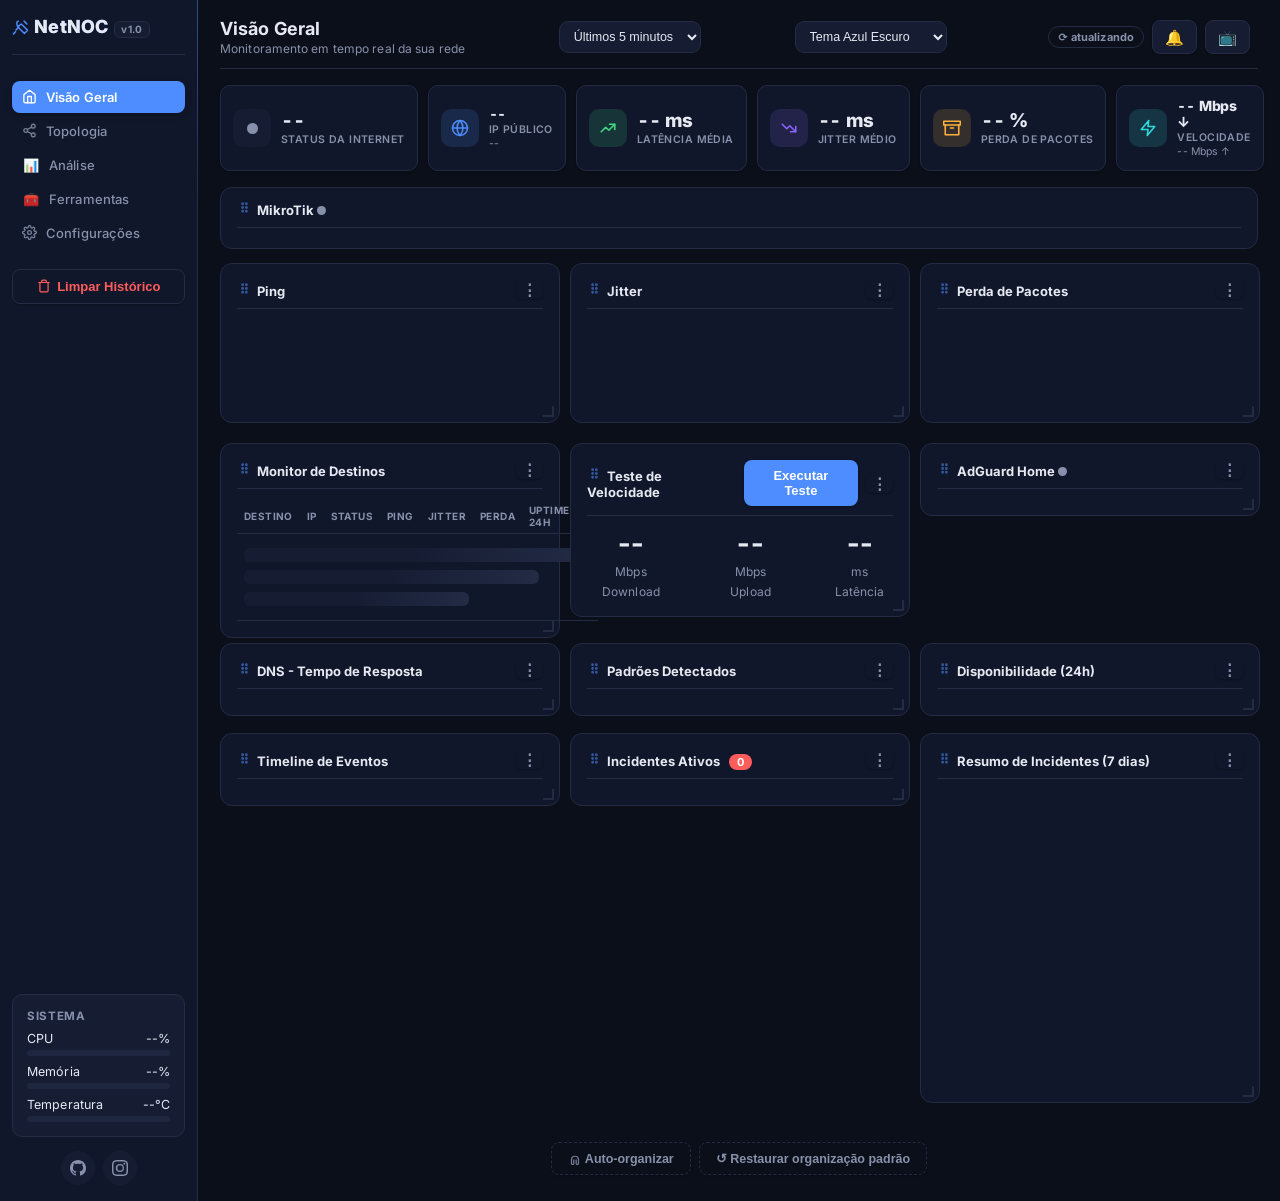
==== static/index.html @ 6dc2163f "NetNOC v2.0" ====
<!DOCTYPE html>
<html lang="pt-br">
<head>
<meta charset="UTF-8">
<meta name="viewport" content="width=device-width, initial-scale=1.0">
<title>NetNOC — Monitoramento de Rede</title>
<link rel="icon" type="image/svg+xml" href="data:image/svg+xml,%3Csvg xmlns='http://www.w3.org/2000/svg' viewBox='0 0 24 24' fill='none' stroke='%234d8dff' stroke-width='2.4' stroke-linecap='round' stroke-linejoin='round'%3E%3Cpath d='m13 7 9 9-4.5 4.5L8 11z'/%3E%3Cpath d='m17 3 4 4'/%3E%3Cpath d='m2 21 3-3'/%3E%3Cpath d='m8.5 12.5-3 3'/%3E%3Cpath d='M9 3a2 2 0 0 0-2 2v3a2 2 0 0 0 2 2h1'/%3E%3C/svg%3E">
<link rel="preconnect" href="https://fonts.googleapis.com">
<link rel="preconnect" href="https://fonts.gstatic.com" crossorigin>
<link href="https://fonts.googleapis.com/css2?family=Inter:wght@400;500;600;700;800&display=swap" rel="stylesheet">
<link rel="stylesheet" href="style.css?v=20260915a">
<link rel="stylesheet" href="extra.css?v=20261009">
<link rel="manifest" href="manifest.webmanifest">
<meta name="theme-color" content="#0b0f19">
<link rel="apple-touch-icon" href="icon-192.png">
<script src="util.js"></script>
<script src="chart.umd.js"></script>
<script src="icons.js"></script>
</head>
<body>
<div class="layout">
  <aside class="sidebar">
    <div class="brand-row">
      <div class="brand" id="brandName"><svg class="ic" viewBox="0 0 24 24" fill="none" stroke="currentColor" stroke-width="2" stroke-linecap="round" stroke-linejoin="round"><path d="m13 7 9 9-4.5 4.5L8 11z"/><path d="m17 3 4 4"/><path d="m2 21 3-3"/><path d="m8.5 12.5-3 3"/><path d="M9 3a2 2 0 0 0-2 2v3a2 2 0 0 0 2 2h1"/></svg> NetNOC</div>
      <span class="version-badge" id="brandVersion">v1.0</span>
    </div>
    <nav>
      <a href="#" data-page="overview" class="active"><svg class="ic" viewBox="0 0 24 24" fill="none" stroke="currentColor" stroke-width="2" stroke-linecap="round" stroke-linejoin="round"><path d="m3 9 9-7 9 7v11a2 2 0 0 1-2 2H5a2 2 0 0 1-2-2z"/><polyline points="9 22 9 12 15 12 15 22"/></svg> Visão Geral</a>
      <a href="#" data-page="topologia"><svg class="ic" viewBox="0 0 24 24" fill="none" stroke="currentColor" stroke-width="2" stroke-linecap="round" stroke-linejoin="round"><circle cx="18" cy="5" r="3"/><circle cx="6" cy="12" r="3"/><circle cx="18" cy="19" r="3"/><line x1="8.59" y1="13.51" x2="15.42" y2="17.49"/><line x1="15.41" y1="6.51" x2="8.59" y2="10.49"/></svg> Topologia</a>
      <a href="#" data-page="config"><svg class="ic" viewBox="0 0 24 24" fill="none" stroke="currentColor" stroke-width="2" stroke-linecap="round" stroke-linejoin="round"><circle cx="12" cy="12" r="3"/><path d="M19.4 15a1.65 1.65 0 0 0 .33 1.82l.06.06a2 2 0 1 1-2.83 2.83l-.06-.06a1.65 1.65 0 0 0-1.82-.33 1.65 1.65 0 0 0-1 1.51V21a2 2 0 0 1-4 0v-.09A1.65 1.65 0 0 0 9 19.4a1.65 1.65 0 0 0-1.82.33l-.06.06a2 2 0 1 1-2.83-2.83l.06-.06a1.65 1.65 0 0 0 .33-1.82 1.65 1.65 0 0 0-1.51-1H3a2 2 0 0 1 0-4h.09A1.65 1.65 0 0 0 4.6 9a1.65 1.65 0 0 0-.33-1.82l-.06-.06a2 2 0 1 1 2.83-2.83l.06.06a1.65 1.65 0 0 0 1.82.33H9a1.65 1.65 0 0 0 1-1.51V3a2 2 0 0 1 4 0v.09a1.65 1.65 0 0 0 1 1.51 1.65 1.65 0 0 0 1.82-.33l.06-.06a2 2 0 1 1 2.83 2.83l-.06.06a1.65 1.65 0 0 0-.33 1.82V9a1.65 1.65 0 0 0 1.51 1H21a2 2 0 0 1 0 4h-.09a1.65 1.65 0 0 0-1.51 1z"/></svg> Configurações</a>
    </nav>
    <button id="clearHistoryBtn" class="danger-btn"><svg class="ic" viewBox="0 0 24 24" fill="none" stroke="currentColor" stroke-width="2" stroke-linecap="round" stroke-linejoin="round"><polyline points="3 6 5 6 21 6"/><path d="M19 6v14a2 2 0 0 1-2 2H7a2 2 0 0 1-2-2V6m3 0V4a2 2 0 0 1 2-2h4a2 2 0 0 1 2 2v2"/></svg> Limpar Histórico</button>
    <div class="sys-panel">
      <div class="sys-title">Sistema</div>
      <div class="sys-row"><span>CPU</span><span id="sysCpu">--%</span></div>
      <div class="bar"><div id="barCpu" class="bar-fill cpu"></div></div>
      <div class="sys-row"><span>Memória</span><span id="sysMem">--%</span></div>
      <div class="bar"><div id="barMem" class="bar-fill mem"></div></div>
      <div class="sys-row"><span>Temperatura</span><span id="sysTemp">--°C</span></div>
      <div class="bar"><div id="barTemp" class="bar-fill temp"></div></div>
    </div>
    <div class="sidebar-links">
      <a href="https://github.com/ebertonjs/netnoc" target="_blank" rel="noopener noreferrer" title="Repositório no GitHub">
        <svg viewBox="0 0 16 16" width="16" height="16" fill="currentColor"><path d="M8 0C3.58 0 0 3.58 0 8c0 3.54 2.29 6.53 5.47 7.59.4.07.55-.17.55-.38 0-.19-.01-.82-.01-1.49-2.01.37-2.53-.49-2.69-.94-.09-.23-.48-.94-.82-1.13-.28-.15-.68-.52-.01-.53.63-.01 1.08.58 1.23.82.72 1.21 1.87.87 2.33.66.07-.52.28-.87.51-1.07-1.78-.2-3.64-.89-3.64-3.95 0-.87.31-1.59.82-2.15-.08-.2-.36-1.02.08-2.12 0 0 .67-.21 2.2.82.64-.18 1.32-.27 2-.27.68 0 1.36.09 2 .27 1.53-1.04 2.2-.82 2.2-.82.44 1.1.16 1.92.08 2.12.51.56.82 1.27.82 2.15 0 3.07-1.87 3.75-3.65 3.95.29.25.54.73.54 1.48 0 1.07-.01 1.93-.01 2.2 0 .21.15.46.55.38A8.01 8.01 0 0 0 16 8c0-4.42-3.58-8-8-8z"/></svg>
      </a>
      <a href="https://www.instagram.com/edinho_osilva/" target="_blank" rel="noopener noreferrer" title="Instagram">
        <svg viewBox="0 0 16 16" width="16" height="16" fill="currentColor"><path d="M8 1.44c2.14 0 2.39.01 3.24.05.78.03 1.2.16 1.48.27.37.14.64.32.92.6.28.28.45.54.6.92.11.28.24.7.27 1.48.04.85.05 1.1.05 3.24s-.01 2.39-.05 3.24c-.03.78-.16 1.2-.27 1.48-.14.37-.32.64-.6.92-.28.28-.54.45-.92.6-.28.11-.7.24-1.48.27-.85.04-1.1.05-3.24.05s-2.39-.01-3.24-.05c-.78-.03-1.2-.16-1.48-.27-.37-.14-.64-.32-.92-.6-.28-.28-.45-.54-.6-.92-.11-.28-.24-.7-.27-1.48-.04-.85-.05-1.1-.05-3.24s.01-2.39.05-3.24c.03-.78.16-1.2.27-1.48.14-.37.32-.64.6-.92.28-.28.54-.45.92-.6.28-.11.7-.24 1.48-.27.85-.04 1.1-.05 3.24-.05zM8 0C5.83 0 5.56.01 4.7.05c-.85.04-1.44.18-1.95.38-.53.2-.98.48-1.43.93-.45.45-.72.9-.93 1.43-.2.51-.34 1.1-.38 1.95C.01 5.56 0 5.83 0 8s.01 2.44.05 3.3c.04.85.18 1.44.38 1.95.2.53.48.98.93 1.43.45.45.9.72 1.43.93.51.2 1.1.34 1.95.38.86.04 1.13.05 3.3.05s2.44-.01 3.3-.05c.85-.04 1.44-.18 1.95-.38.53-.2.98-.48 1.43-.93.45-.45.72-.9.93-1.43.2-.51.34-1.1.38-1.95.04-.86.05-1.13.05-3.3s-.01-2.44-.05-3.3c-.04-.85-.18-1.44-.38-1.95-.2-.53-.48-.98-.93-1.43-.45-.45-.9-.72-1.43-.93-.51-.2-1.1-.34-1.95-.38C10.44.01 10.17 0 8 0zm0 3.89A4.11 4.11 0 1 0 8 12.1 4.11 4.11 0 0 0 8 3.89zm0 6.78A2.67 2.67 0 1 1 8 5.33a2.67 2.67 0 0 1 0 5.34zm5.23-6.94a.96.96 0 1 1-1.92 0 .96.96 0 0 1 1.92 0z"/></svg>
      </a>
    </div>
  </aside>

  <main class="content">
    <header class="topbar">
      <div>
        <h1>Visão Geral</h1>
        <p>Monitoramento em tempo real da sua rede</p>
      </div>
      <select id="rangeSelect">
        <option value="5m">Últimos 5 minutos</option>
        <option value="1h">Última 1 hora</option>
        <option value="24h">Últimas 24 horas</option>
        <option value="7d">Últimos 7 dias</option>
        <option value="30d">Últimos 30 dias</option>
      </select>
      <select id="themeSelect">
        <option value="dark-blue">Tema Azul Escuro</option>
        <option value="dark-green">Tema Verde Escuro</option>
        <option value="dark-purple">Tema Roxo Escuro</option>
        <option value="midnight-oled">Tema Preto OLED</option>
        <option value="light">Tema Claro</option>
      </select>
    </header>

    <div id="incidentBanner" class="incident-banner hidden"></div>

    <div class="page active" data-page="overview">
    <section class="cards">
      <div class="card stat-card">
        <div class="stat-icon c-dynamic"><span id="dotInternet" class="dot"></span></div>
        <div class="stat-body">
          <div class="card-value" id="internetStatus">--</div>
          <div class="card-label">Status da Internet</div>
        </div>
      </div>
      <div class="card stat-card">
        <div class="stat-icon c-blue"><svg class="ic" viewBox="0 0 24 24" fill="none" stroke="currentColor" stroke-width="2" stroke-linecap="round" stroke-linejoin="round"><circle cx="12" cy="12" r="10"/><line x1="2" y1="12" x2="22" y2="12"/><path d="M12 2a15.3 15.3 0 0 1 4 10 15.3 15.3 0 0 1-4 10 15.3 15.3 0 0 1-4-10 15.3 15.3 0 0 1 4-10z"/></svg></div>
        <div class="stat-body">
          <div class="card-value small" id="publicIp">--</div>
          <div class="card-label">IP Público</div>
          <div class="card-sub" id="publicIpv6">--</div>
        </div>
      </div>
      <div class="card stat-card">
        <div class="stat-icon c-green"><svg class="ic" viewBox="0 0 24 24" fill="none" stroke="currentColor" stroke-width="2" stroke-linecap="round" stroke-linejoin="round"><polyline points="3 17 9 11 13 15 21 7"/><polyline points="14 7 21 7 21 14"/></svg></div>
        <div class="stat-body">
          <div class="card-value" id="avgLatency">-- ms</div>
          <div class="card-label">Latência Média</div>
        </div>
      </div>
      <div class="card stat-card">
        <div class="stat-icon c-purple"><svg class="ic" viewBox="0 0 24 24" fill="none" stroke="currentColor" stroke-width="2" stroke-linecap="round" stroke-linejoin="round"><polyline points="3 7 9 13 13 9 21 17"/><polyline points="21 10 21 17 14 17"/></svg></div>
        <div class="stat-body">
          <div class="card-value" id="avgJitter">-- ms</div>
          <div class="card-label">Jitter Médio</div>
        </div>
      </div>
      <div class="card stat-card">
        <div class="stat-icon c-orange"><svg class="ic" viewBox="0 0 24 24" fill="none" stroke="currentColor" stroke-width="2" stroke-linecap="round" stroke-linejoin="round"><path d="M21 8V21H3V8"/><path d="M1 3h22v5H1z"/><line x1="10" y1="12" x2="14" y2="12"/></svg></div>
        <div class="stat-body">
          <div class="card-value" id="avgLoss">-- %</div>
          <div class="card-label">Perda de Pacotes</div>
        </div>
      </div>
      <div class="card stat-card">
        <div class="stat-icon c-teal"><svg class="ic" viewBox="0 0 24 24" fill="none" stroke="currentColor" stroke-width="2" stroke-linecap="round" stroke-linejoin="round"><polygon points="13 2 3 14 12 14 11 22 21 10 12 10 13 2"/></svg></div>
        <div class="stat-body">
          <div class="card-value small" id="speedDown">-- Mbps ↓</div>
          <div class="card-label">Velocidade</div>
          <div class="card-sub" id="speedUp">-- Mbps ↑</div>
        </div>
      </div>
    </section>

    <section class="fixed-panel" data-fixed="mikrotik">
      <div class="panel-header">
        <span><span class="grip"><svg class="ic" viewBox="0 0 24 24" fill="none" stroke="currentColor" stroke-width="2" stroke-linecap="round" stroke-linejoin="round"><circle cx="9" cy="6" r="1.2"/><circle cx="15" cy="6" r="1.2"/><circle cx="9" cy="12" r="1.2"/><circle cx="15" cy="12" r="1.2"/><circle cx="9" cy="18" r="1.2"/><circle cx="15" cy="18" r="1.2"/></svg></span> MikroTik <span id="dotMikrotik" class="dot"></span></span>
        <select id="mikrotikIfaceSelect" class="hidden"></select>
      </div>
      <div id="mikrotikOffline" class="card-sub hidden">Integração desabilitada ou sem dados ainda. Configure em Configurações → MikroTik.</div>
      <div id="mikrotikBody" class="hidden">
        <div class="mk-top-row">
          <div class="sys-row"><span>Board</span><span id="mkBoard">--</span></div>
          <div class="sys-row"><span>Versão RouterOS</span><span id="mkVersion">--</span></div>
          <div class="sys-row"><span>Uptime</span><span id="mkUptime">--</span></div>
          <div class="sys-row"><span>CPU</span><span id="mkCpu">--%</span></div>
          <div class="bar"><div id="mkBarCpu" class="bar-fill cpu"></div></div>
          <div class="sys-row"><span>Memória</span><span id="mkMem">--%</span></div>
          <div class="bar"><div id="mkBarMem" class="bar-fill mem"></div></div>
          <div class="sys-row" id="mkTempRow"><span>Temperatura</span><span id="mkTemp">--°C</span></div>
        </div>

        <div class="mk-panel-wrap">
          <img class="mk-panel-img" src="[data-uri]" alt="Painel frontal MikroTik hAP ax2">
          <div class="mk-port-box" data-port-index="0" style="left:36.3%;top:33%;width:7%;height:27%;"></div>
          <div class="mk-port-box" data-port-index="1" style="left:47.6%;top:33%;width:7%;height:27%;"></div>
          <div class="mk-port-box" data-port-index="2" style="left:59%;top:33%;width:7%;height:27%;"></div>
          <div class="mk-port-box" data-port-index="3" style="left:70.4%;top:33%;width:7%;height:27%;"></div>
          <div class="mk-port-box" data-port-index="4" style="left:81.7%;top:33%;width:7%;height:27%;"></div>
        </div>
        <div class="mk-port-labels">
          <span>internet</span><span>2</span><span>3</span><span>4</span><span>5</span>
        </div>

        <div class="mk-summary">
          <span>↓ Total <b id="mkTotalRx">--</b></span>
          <span>↑ Total <b id="mkTotalTx">--</b></span>
          <span><b id="mkIfaceCount">--</b> interfaces ativas</span>
        </div>

        <canvas id="mikrotikIfaceChart" height="50"></canvas>

        <div class="mk-toolbar">
          <button type="button" class="mk-toggle" id="mkToggleDisabled">Mostrar desabilitadas</button>
        </div>
        <table class="data-table" style="margin-top:4px;">
          <thead><tr><th>Interface</th><th>Status</th><th>↓ RX</th><th>↑ TX</th></tr></thead>
          <tbody id="mikrotikIfaceBody"></tbody>
        </table>
      </div>
    </section>

    <div id="widgetsGrid" class="widgets-grid">

      <div class="widget widget-wide" data-widget="chart-ping" draggable="true">
        <div class="panel-header drag-handle"><span><span class="grip"><svg class="ic" viewBox="0 0 24 24" fill="none" stroke="currentColor" stroke-width="2" stroke-linecap="round" stroke-linejoin="round"><circle cx="9" cy="6" r="1.2"/><circle cx="15" cy="6" r="1.2"/><circle cx="9" cy="12" r="1.2"/><circle cx="15" cy="12" r="1.2"/><circle cx="9" cy="18" r="1.2"/><circle cx="15" cy="18" r="1.2"/></svg></span> Ping</span></div>
        <canvas id="pingChart" height="90"></canvas>
      </div>

      <div class="widget widget-wide" data-widget="chart-jitter" draggable="true">
        <div class="panel-header drag-handle"><span><span class="grip"><svg class="ic" viewBox="0 0 24 24" fill="none" stroke="currentColor" stroke-width="2" stroke-linecap="round" stroke-linejoin="round"><circle cx="9" cy="6" r="1.2"/><circle cx="15" cy="6" r="1.2"/><circle cx="9" cy="12" r="1.2"/><circle cx="15" cy="12" r="1.2"/><circle cx="9" cy="18" r="1.2"/><circle cx="15" cy="18" r="1.2"/></svg></span> Jitter</span></div>
        <canvas id="jitterChart" height="90"></canvas>
      </div>

      <div class="widget widget-wide" data-widget="chart-loss" draggable="true">
        <div class="panel-header drag-handle"><span><span class="grip"><svg class="ic" viewBox="0 0 24 24" fill="none" stroke="currentColor" stroke-width="2" stroke-linecap="round" stroke-linejoin="round"><circle cx="9" cy="6" r="1.2"/><circle cx="15" cy="6" r="1.2"/><circle cx="9" cy="12" r="1.2"/><circle cx="15" cy="12" r="1.2"/><circle cx="9" cy="18" r="1.2"/><circle cx="15" cy="18" r="1.2"/></svg></span> Perda de Pacotes</span></div>
        <canvas id="lossChart" height="90"></canvas>
      </div>

      <div class="widget widget-full" data-widget="targets" draggable="true">
        <div class="panel-header drag-handle"><span><span class="grip"><svg class="ic" viewBox="0 0 24 24" fill="none" stroke="currentColor" stroke-width="2" stroke-linecap="round" stroke-linejoin="round"><circle cx="9" cy="6" r="1.2"/><circle cx="15" cy="6" r="1.2"/><circle cx="9" cy="12" r="1.2"/><circle cx="15" cy="12" r="1.2"/><circle cx="9" cy="18" r="1.2"/><circle cx="15" cy="18" r="1.2"/></svg></span> Monitor de Destinos</span></div>
        <table class="data-table">
          <thead><tr><th>Destino</th><th>IP</th><th>Status</th><th>Ping</th><th>Jitter</th><th>Perda</th><th>Uptime 24h</th><th>1 h</th></tr></thead>
          <tbody id="targetsBody" class="is-loading"><tr><td colspan="8"><div class="skeleton-box" aria-hidden="true"><div class="skeleton-line"></div><div class="skeleton-line"></div><div class="skeleton-line"></div></div></td></tr></tbody>
        </table>
      </div>

      <div class="widget widget-full" data-widget="speedtest" draggable="true">
        <div class="panel-header drag-handle">
          <span><span class="grip"><svg class="ic" viewBox="0 0 24 24" fill="none" stroke="currentColor" stroke-width="2" stroke-linecap="round" stroke-linejoin="round"><circle cx="9" cy="6" r="1.2"/><circle cx="15" cy="6" r="1.2"/><circle cx="9" cy="12" r="1.2"/><circle cx="15" cy="12" r="1.2"/><circle cx="9" cy="18" r="1.2"/><circle cx="15" cy="18" r="1.2"/></svg></span> Teste de Velocidade</span>
          <button id="runSpeedtest">Executar Teste</button>
        </div>
        <div class="speed-values">
          <div><span id="speedDownBig">--</span><label>Mbps Download</label></div>
          <div><span id="speedUpBig">--</span><label>Mbps Upload</label></div>
          <div><span id="speedLatBig">--</span><label>ms Latência</label></div>
        </div>
      </div>

      <div class="widget" data-widget="agh" draggable="true">
        <div class="panel-header drag-handle">
          <span><span class="grip"><svg class="ic" viewBox="0 0 24 24" fill="none" stroke="currentColor" stroke-width="2" stroke-linecap="round" stroke-linejoin="round"><circle cx="9" cy="6" r="1.2"/><circle cx="15" cy="6" r="1.2"/><circle cx="9" cy="12" r="1.2"/><circle cx="15" cy="12" r="1.2"/><circle cx="9" cy="18" r="1.2"/><circle cx="15" cy="18" r="1.2"/></svg></span> AdGuard Home <span id="dotAgh" class="dot"></span></span>
        </div>
        <div id="aghOffline" class="card-sub hidden">Integração desabilitada ou sem dados ainda. Configure em Configurações → AdGuard Home.</div>
        <div id="aghBody" class="hidden">
          <div class="sys-row"><span>Proteção</span><span id="aghProtection">--</span></div>
          <div class="sys-row"><span>Versão</span><span id="aghVersion">--</span></div>
          <div class="sys-row"><span>Consultas DNS</span><span id="aghQueries">--</span></div>
          <div class="sys-row"><span>Bloqueadas</span><span id="aghBlocked">--</span></div>
          <div class="sys-row"><span>% Bloqueio</span><span id="aghBlockedPct">--%</span></div>
          <div class="bar"><div id="aghBarBlocked" class="bar-fill cpu"></div></div>
          <canvas id="aghChart" height="70"></canvas>
        </div>
      </div>

      <div class="widget" data-widget="dns" draggable="true">
        <div class="panel-header drag-handle"><span><span class="grip"><svg class="ic" viewBox="0 0 24 24" fill="none" stroke="currentColor" stroke-width="2" stroke-linecap="round" stroke-linejoin="round"><circle cx="9" cy="6" r="1.2"/><circle cx="15" cy="6" r="1.2"/><circle cx="9" cy="12" r="1.2"/><circle cx="15" cy="12" r="1.2"/><circle cx="9" cy="18" r="1.2"/><circle cx="15" cy="18" r="1.2"/></svg></span> DNS - Tempo de Resposta</span></div>
        <div id="dnsList" class="dns-list"></div>
      </div>

      <div class="widget" data-widget="insights" draggable="true">
        <div class="panel-header drag-handle"><span><span class="grip"><svg class="ic" viewBox="0 0 24 24" fill="none" stroke="currentColor" stroke-width="2" stroke-linecap="round" stroke-linejoin="round"><circle cx="9" cy="6" r="1.2"/><circle cx="15" cy="6" r="1.2"/><circle cx="9" cy="12" r="1.2"/><circle cx="15" cy="12" r="1.2"/><circle cx="9" cy="18" r="1.2"/><circle cx="15" cy="18" r="1.2"/></svg></span> Padrões Detectados</span></div>
        <div id="insightsList" class="insights-list"></div>
      </div>

      <div class="widget widget-wide" data-widget="availability" draggable="true">
        <div class="panel-header drag-handle"><span><span class="grip"><svg class="ic" viewBox="0 0 24 24" fill="none" stroke="currentColor" stroke-width="2" stroke-linecap="round" stroke-linejoin="round"><circle cx="9" cy="6" r="1.2"/><circle cx="15" cy="6" r="1.2"/><circle cx="9" cy="12" r="1.2"/><circle cx="15" cy="12" r="1.2"/><circle cx="9" cy="18" r="1.2"/><circle cx="15" cy="18" r="1.2"/></svg></span> Disponibilidade (24h)</span></div>
        <div id="availabilityList" class="availability-list"></div>
      </div>

      <div class="widget" data-widget="events" draggable="true">
        <div class="panel-header drag-handle"><span><span class="grip"><svg class="ic" viewBox="0 0 24 24" fill="none" stroke="currentColor" stroke-width="2" stroke-linecap="round" stroke-linejoin="round"><circle cx="9" cy="6" r="1.2"/><circle cx="15" cy="6" r="1.2"/><circle cx="9" cy="12" r="1.2"/><circle cx="15" cy="12" r="1.2"/><circle cx="9" cy="18" r="1.2"/><circle cx="15" cy="18" r="1.2"/></svg></span> Timeline de Eventos</span></div>
        <div id="eventsList" class="events-list"></div>
      </div>

      <div class="widget" data-widget="incidents" draggable="true">
        <div class="panel-header drag-handle"><span><span class="grip"><svg class="ic" viewBox="0 0 24 24" fill="none" stroke="currentColor" stroke-width="2" stroke-linecap="round" stroke-linejoin="round"><circle cx="9" cy="6" r="1.2"/><circle cx="15" cy="6" r="1.2"/><circle cx="9" cy="12" r="1.2"/><circle cx="15" cy="12" r="1.2"/><circle cx="9" cy="18" r="1.2"/><circle cx="15" cy="18" r="1.2"/></svg></span> Incidentes Ativos <span id="incidentCount" class="badge">0</span></span></div>
        <div id="incidentsList" class="incidents-list"></div>
      </div>

      <div class="widget" data-widget="summary" draggable="true">
        <div class="panel-header drag-handle"><span><span class="grip"><svg class="ic" viewBox="0 0 24 24" fill="none" stroke="currentColor" stroke-width="2" stroke-linecap="round" stroke-linejoin="round"><circle cx="9" cy="6" r="1.2"/><circle cx="15" cy="6" r="1.2"/><circle cx="9" cy="12" r="1.2"/><circle cx="15" cy="12" r="1.2"/><circle cx="9" cy="18" r="1.2"/><circle cx="15" cy="18" r="1.2"/></svg></span> Resumo de Incidentes (7 dias)</span></div>
        <canvas id="incidentsDonut" height="160"></canvas>
      </div>

    </div>
    </div>
    <div style="display:flex;gap:8px;justify-content:center;margin-top:14px;">
      <button id="autoArrangeBtn" class="reset-layout-btn" style="margin:0;"><svg class="ic" viewBox="0 0 24 24" fill="none" stroke="currentColor" stroke-width="2" stroke-linecap="round" stroke-linejoin="round"><path d="M6 15v6a2 2 0 0 0 2 2h0a2 2 0 0 0 2-2v-6"/><path d="M14 15v6a2 2 0 0 0 2 2h0a2 2 0 0 0 2-2v-6"/><path d="M6 15a6 6 0 0 1 12 0"/></svg> Auto-organizar</button>
      <button id="resetLayoutBtn" class="reset-layout-btn" style="margin:0;">↺ Restaurar organização padrão</button>
    </div>

    <div class="page" data-page="topologia">
      <section class="topo-wrap">
        <div class="topo-canvas-box">
          <canvas id="topoCanvas"></canvas>
          <div class="topo-empty hidden" id="topoEmpty">Nenhum destino cadastrado ainda. Adicione destinos em Configurações → Rede.</div>
          <div class="topo-controls">
            <button type="button" id="topoZoomIn" title="Aumentar zoom">+</button>
            <button type="button" id="topoZoomOut" title="Diminuir zoom">−</button>
            <button type="button" id="topoReset" title="Centralizar e reorganizar">⟲</button>
          </div>
          <div class="topo-legend">
            <span><i class="topo-dot online"></i> Online</span>
            <span><i class="topo-dot offline"></i> Offline</span>
            <span><i class="topo-dot unknown"></i> Sem dados</span>
            <span><i class="topo-dot hub"></i> Rede local</span>
            <span><i class="topo-dot discovered"></i> Descoberto (DHCP)</span>
          </div>
        </div>
        <div class="panel topo-detail">
          <div class="panel-header"><span><svg class="ic" viewBox="0 0 24 24" fill="none" stroke="currentColor" stroke-width="2" stroke-linecap="round" stroke-linejoin="round"><circle cx="11" cy="11" r="8"/><line x1="21" y1="21" x2="16.65" y2="16.65"/></svg> Detalhe do nó</span></div>
          <div id="topoDetailBody" class="topo-detail-body">
            <div class="insight-empty">Clique em um nó do grafo para ver os detalhes. Arraste para reorganizar, use a roda do mouse para zoom.</div>
          </div>
        </div>
      </section>
    </div>

    <div class="page" data-page="config">
    <div class="config-tabs">
      <button type="button" class="config-tab active" data-tab="rede"><svg class="ic" viewBox="0 0 24 24" fill="none" stroke="currentColor" stroke-width="2" stroke-linecap="round" stroke-linejoin="round"><circle cx="12" cy="12" r="10"/><line x1="2" y1="12" x2="22" y2="12"/><path d="M12 2a15.3 15.3 0 0 1 4 10 15.3 15.3 0 0 1-4 10 15.3 15.3 0 0 1-4-10 15.3 15.3 0 0 1 4-10z"/></svg> Rede</button>
      <button type="button" class="config-tab" data-tab="coleta">⏱ Coleta</button>
      <button type="button" class="config-tab" data-tab="alertas"><svg class="ic" viewBox="0 0 24 24" fill="none" stroke="currentColor" stroke-width="2" stroke-linecap="round" stroke-linejoin="round"><path d="M21 15a2 2 0 0 1-2 2H7l-4 4V5a2 2 0 0 1 2-2h14a2 2 0 0 1 2 2z"/></svg> Alertas</button>
      <button type="button" class="config-tab" data-tab="mikrotik"><svg class="ic" viewBox="0 0 24 24" fill="none" stroke="currentColor" stroke-width="2" stroke-linecap="round" stroke-linejoin="round"><path d="M12 22v-5"/><path d="M9 8V2"/><path d="M15 8V2"/><path d="M18 8v5a6 6 0 0 1-12 0V8z"/></svg> MikroTik</button>
      <button type="button" class="config-tab" data-tab="agh"><svg class="ic" viewBox="0 0 24 24" fill="none" stroke="currentColor" stroke-width="2" stroke-linecap="round" stroke-linejoin="round"><path d="M12 22s8-4 8-10V5l-8-3-8 3v7c0 6 8 10 8 10z"/></svg> AdGuard Home</button>
      <button type="button" class="config-tab" data-tab="app"><svg class="ic" viewBox="0 0 24 24" fill="none" stroke="currentColor" stroke-width="2" stroke-linecap="round" stroke-linejoin="round"><path d="M20.59 13.41 11 22.59a2 2 0 0 1-2.83 0l-7.76-7.76a2 2 0 0 1 0-2.83L10 1.41A2 2 0 0 1 11.41 1H19a2 2 0 0 1 2 2v7.59a2 2 0 0 1-.59 1.41z"/><circle cx="14.5" cy="7.5" r="1"/></svg> Aplicação</button>
      <button type="button" class="config-tab" data-tab="aparencia"><svg class="ic" viewBox="0 0 24 24" fill="none" stroke="currentColor" stroke-width="2" stroke-linecap="round" stroke-linejoin="round"><circle cx="13.5" cy="6.5" r=".5"/><circle cx="17.5" cy="10.5" r=".5"/><circle cx="8.5" cy="7.5" r=".5"/><circle cx="6.5" cy="12.5" r=".5"/><path d="M12 2C6.5 2 2 6.5 2 12s4.5 10 10 10c.9 0 1.5-.7 1.5-1.5 0-.4-.2-.8-.4-1.1-.2-.3-.4-.6-.4-1 0-.8.7-1.5 1.5-1.5H16c3.3 0 6-2.7 6-6 0-4.9-4.5-8.9-9.9-8.9z"/></svg> Aparência</button>
    </div>

    <div class="config-tab-panel active" data-tab-panel="rede">
    <section id="settings" class="mid-row two-col">
      <div class="panel">
        <div class="panel-header"><span><svg class="ic" viewBox="0 0 24 24" fill="none" stroke="currentColor" stroke-width="2" stroke-linecap="round" stroke-linejoin="round"><circle cx="12" cy="12" r="10"/><circle cx="12" cy="12" r="6"/><circle cx="12" cy="12" r="2"/></svg> Destinos (Ping)</span></div>
        <form id="formTarget" class="settings-form">
          <div class="field"><label>Nome</label><input name="name" placeholder="Ex: Gateway" required></div>
          <div class="field"><label>Tipo de check</label>
            <select name="type" id="targetTypeSelect"><option value="icmp">Ping (ICMP)</option><option value="tcp">Porta TCP</option><option value="http">HTTP/HTTPS</option></select>
          </div>
          <div class="field"><label>IP, host ou URL</label><input name="host" placeholder="Ex: 192.168.1.1 · https://site.com" required></div>
          <div class="field x-tcp hidden"><label>Porta TCP</label><input name="port" type="number" min="1" max="65535" placeholder="22"></div>
          <div class="field x-http hidden"><label>Status HTTP esperado</label><input name="expect_status" type="number" min="100" max="599" placeholder="vazio = qualquer &lt; 400"></div>
          <div class="field"><label>Sites (agentes)</label><input name="sites" placeholder="opcional: filial-a, filial-b"></div>
          <div class="field"><label>Conecta em</label>
            <select name="parent" id="targetParentSelect">
              <option value=""><svg class="ic" viewBox="0 0 24 24" fill="none" stroke="currentColor" stroke-width="2" stroke-linecap="round" stroke-linejoin="round"><circle cx="12" cy="12" r="10"/><line x1="2" y1="12" x2="22" y2="12"/><path d="M12 2a15.3 15.3 0 0 1 4 10 15.3 15.3 0 0 1-4 10 15.3 15.3 0 0 1-4-10 15.3 15.3 0 0 1 4-10z"/></svg> Rede local (raiz)</option>
            </select>
          </div>
          <button type="submit">+ Adicionar</button>
        </form>
        <div id="listTargets" class="settings-list"></div>
      </div>
      <div class="panel">
        <div class="panel-header"><span><svg class="ic" viewBox="0 0 24 24" fill="none" stroke="currentColor" stroke-width="2" stroke-linecap="round" stroke-linejoin="round"><circle cx="12" cy="12" r="10"/><line x1="2" y1="12" x2="22" y2="12"/><path d="M12 2a15.3 15.3 0 0 1 4 10 15.3 15.3 0 0 1-4 10 15.3 15.3 0 0 1-4-10 15.3 15.3 0 0 1 4-10z"/></svg> Servidores DNS</span></div>
        <form id="formDns" class="settings-form">
          <div class="field"><label>Nome</label><input name="name" placeholder="Ex: Cloudflare" required></div>
          <div class="field"><label>IP do servidor</label><input name="ip" placeholder="Ex: 1.1.1.1" required></div>
          <button type="submit">+ Adicionar</button>
        </form>
        <div id="listDns" class="settings-list"></div>
      </div>
    </section>
    </div>

    <div class="config-tab-panel" data-tab-panel="coleta">
    <section class="mid-row" style="grid-template-columns:1fr;">
      <div class="panel">
        <div class="panel-header"><span>⏱ Intervalos de Coleta (segundos)</span></div>
        <form id="formIntervals" class="settings-form" style="flex-direction:column;align-items:stretch;">
          <label class="interval-row">Ping <input name="ping_interval_seconds" type="number" min="1" required></label>
          <label class="interval-row">DNS <input name="dns_check_interval_seconds" type="number" min="5" required></label>
          <label class="interval-row">IP Público <input name="public_ip_interval_seconds" type="number" min="30" required></label>
          <label class="interval-row">Sistema (CPU/Mem/Temp) <input name="system_interval_seconds" type="number" min="1" required></label>
          <button type="submit">Salvar Intervalos</button>
        </form>
      </div>
    </section>
    </div>

    <div class="config-tab-panel" data-tab-panel="alertas">
    <section class="mid-row" style="grid-template-columns:1fr;">
      <div class="panel">
        <div class="panel-header"><span><svg class="ic" viewBox="0 0 24 24" fill="none" stroke="currentColor" stroke-width="2" stroke-linecap="round" stroke-linejoin="round"><path d="M21 15a2 2 0 0 1-2 2H7l-4 4V5a2 2 0 0 1 2-2h14a2 2 0 0 1 2 2z"/></svg> Alertas Telegram</span></div>
        <form id="formTelegram" class="settings-form" style="flex-direction:column;align-items:stretch;">
          <label class="interval-row">Ativado <input name="enabled" type="checkbox"></label>
          <div class="field"><label>Bot Token</label><input name="bot_token" placeholder="Token do BotFather"></div>
          <div class="field"><label>Chat ID</label><input name="chat_id" placeholder="ID do chat/grupo"></div>
          <div class="field"><label>Severidade mínima</label>
            <select name="min_severity">
              <option value="Alta">Só severidade Alta</option>
              <option value="Media">Média ou maior</option>
              <option value="Baixa">Baixa ou maior</option>
              <option value="Info">Tudo (inclusive Info)</option>
            </select>
          </div>
          <div style="display:flex;gap:8px;">
            <button type="submit">Salvar</button>
            <button type="button" id="testTelegramBtn">Enviar Teste</button>
          </div>
        </form>
      </div>
    </section>
    </div>

    <div class="config-tab-panel" data-tab-panel="mikrotik">
    <section class="mid-row two-col">
      <div class="panel">
        <div class="panel-header"><span><svg class="ic" viewBox="0 0 24 24" fill="none" stroke="currentColor" stroke-width="2" stroke-linecap="round" stroke-linejoin="round"><path d="M12 22v-5"/><path d="M9 8V2"/><path d="M15 8V2"/><path d="M18 8v5a6 6 0 0 1-12 0V8z"/></svg> Conexão com o MikroTik (RouterOS 7 REST API)</span></div>
        <form id="formMikrotik" class="settings-form" style="flex-direction:column;align-items:stretch;">
          <label class="interval-row">Ativado <input name="enabled" type="checkbox"></label>
          <div class="field"><label>Host / IP</label><input name="host" placeholder="Ex: 192.168.1.1"></div>
          <div class="field"><label>Porta</label><input name="port" type="number" placeholder="443"></div>
          <label class="interval-row">Usar HTTPS <input name="use_https" type="checkbox"></label>
          <label class="interval-row">Verificar certificado SSL <input name="verify_ssl" type="checkbox"></label>
          <div class="field"><label>Usuário</label><input name="username" placeholder="Ex: admin"></div>
          <div class="field"><label>Senha</label><input name="password" type="password" placeholder="Senha"></div>
          <label class="interval-row">Sincronizar a cada (segundos) <input name="sync_interval_seconds" type="number" min="15"></label>
          <div style="display:flex;gap:8px;">
            <button type="submit">Salvar</button>
            <button type="button" id="testMikrotikBtn">Testar Conexão</button>
          </div>
        </form>
        <div class="version-hint" style="margin-top:8px;">Precisa do serviço www-ssl (ou www) ativo no MikroTik e um usuário com permissão de leitura no menu IP → DHCP Server.</div>
      </div>
      <div class="panel">
        <div class="panel-header"><span><svg class="ic" viewBox="0 0 24 24" fill="none" stroke="currentColor" stroke-width="2" stroke-linecap="round" stroke-linejoin="round"><path d="M2 20h.01"/><path d="M7 20v-4"/><path d="M12 20v-8"/><path d="M17 20V8"/><path d="M22 20V4"/></svg> Dispositivos descobertos via DHCP</span></div>
        <div id="dhcpHostsList" class="settings-list" style="max-height:400px;"></div>
      </div>
    </section>
    </div>

    <div class="config-tab-panel" data-tab-panel="agh">
    <section class="mid-row" style="grid-template-columns:1fr;">
      <div class="panel">
        <div class="panel-header"><span><svg class="ic" viewBox="0 0 24 24" fill="none" stroke="currentColor" stroke-width="2" stroke-linecap="round" stroke-linejoin="round"><path d="M12 22s8-4 8-10V5l-8-3-8 3v7c0 6 8 10 8 10z"/></svg> Conexão com o AdGuard Home</span></div>
        <form id="formAgh" class="settings-form" style="flex-direction:column;align-items:stretch;">
          <label class="interval-row">Ativado <input name="enabled" type="checkbox"></label>
          <div class="field"><label>Host / IP</label><input name="host" placeholder="Ex: 192.168.1.10"></div>
          <div class="field"><label>Porta</label><input name="port" type="number" placeholder="3000"></div>
          <label class="interval-row">Usar HTTPS <input name="use_https" type="checkbox"></label>
          <div class="field"><label>Usuário</label><input name="username" placeholder="Ex: admin"></div>
          <div class="field"><label>Senha</label><input name="password" type="password" placeholder="Senha"></div>
          <label class="interval-row">Sincronizar a cada (segundos) <input name="sync_interval_seconds" type="number" min="15"></label>
          <div style="display:flex;gap:8px;">
            <button type="submit">Salvar</button>
            <button type="button" id="testAghBtn">Testar Conexão</button>
          </div>
        </form>
        <div class="version-hint" style="margin-top:8px;">Usuário/senha só são necessários se a interface do AdGuard Home exigir login.</div>
      </div>
    </section>
    </div>

    <div class="config-tab-panel" data-tab-panel="app">
    <section class="mid-row" style="grid-template-columns:1fr;">
      <div class="panel">
        <div class="panel-header"><span><svg class="ic" viewBox="0 0 24 24" fill="none" stroke="currentColor" stroke-width="2" stroke-linecap="round" stroke-linejoin="round"><path d="M20.59 13.41 11 22.59a2 2 0 0 1-2.83 0l-7.76-7.76a2 2 0 0 1 0-2.83L10 1.41A2 2 0 0 1 11.41 1H19a2 2 0 0 1 2 2v7.59a2 2 0 0 1-.59 1.41z"/><circle cx="14.5" cy="7.5" r="1"/></svg> Nome da Aplicação</span></div>
        <form id="formAppName" class="settings-form">
          <div class="field" style="flex:1;"><label>Nome exibido no menu e na aba do navegador</label>
            <input name="app_name" id="appNameInput" placeholder="Ex: NetNOC" maxlength="40" required>
          </div>
          <button type="submit">Salvar</button>
        </form>
        <div class="version-info">Versão do sistema: <strong id="versionDisplay">v1.0</strong> <span class="version-hint">(fixa, definida pelo desenvolvedor)</span></div>
      </div>
    </section>
    </div>
    <div class="config-tab-panel" data-tab-panel="aparencia">
    <section class="mid-row" style="grid-template-columns:1fr;">
      <div class="panel">
        <div class="sub-tabs">
          <button type="button" class="sub-tab active" data-subtab="cores"><svg class="ic" viewBox="0 0 24 24" fill="none" stroke="currentColor" stroke-width="2" stroke-linecap="round" stroke-linejoin="round"><circle cx="13.5" cy="6.5" r=".5"/><circle cx="17.5" cy="10.5" r=".5"/><circle cx="8.5" cy="7.5" r=".5"/><circle cx="6.5" cy="12.5" r=".5"/><path d="M12 2C6.5 2 2 6.5 2 12s4.5 10 10 10c.9 0 1.5-.7 1.5-1.5 0-.4-.2-.8-.4-1.1-.2-.3-.4-.6-.4-1 0-.8.7-1.5 1.5-1.5H16c3.3 0 6-2.7 6-6 0-4.9-4.5-8.9-9.9-8.9z"/></svg> Cores</button>
          <button type="button" class="sub-tab" data-subtab="layout"><svg class="ic" viewBox="0 0 24 24" fill="none" stroke="currentColor" stroke-width="2" stroke-linecap="round" stroke-linejoin="round"><path d="M19.439 7.85c-.049.322.059.648.289.878l1.568 1.568c.47.47.706 1.087.706 1.704s-.235 1.233-.706 1.704l-1.611 1.611a.98.98 0 0 1-.837.276c-.47-.07-.802-.48-.968-.925a2.501 2.501 0 1 0-3.214 3.214c.446.166.855.497.925.968a.979.979 0 0 1-.276.837l-1.61 1.61a2.404 2.404 0 0 1-1.705.707 2.402 2.402 0 0 1-1.704-.706l-1.568-1.568a1.026 1.026 0 0 0-.877-.29c-.493.074-.84.504-1.02.968a2.5 2.5 0 1 1-3.237-3.237c.464-.18.894-.527.967-1.02a1.026 1.026 0 0 0-.289-.877l-1.568-1.568A2.402 2.402 0 0 1 1.998 12c0-.617.236-1.234.706-1.704L4.23 8.77c.24-.24.581-.353.917-.303.515.077.877.528 1.073 1.01a2.5 2.5 0 1 0 3.259-3.259c-.482-.196-.933-.558-1.01-1.073-.05-.336.062-.676.303-.917l1.525-1.525A2.402 2.402 0 0 1 12 2c.617 0 1.234.236 1.704.706l1.568 1.568c.23.23.556.338.877.29.493-.074.84-.504 1.02-.968a2.5 2.5 0 1 1 3.237 3.237c-.464.18-.894.527-.967 1.02z"/></svg> Layout</button>
        </div>

        <div class="sub-tab-panel active" data-subtab-panel="cores">
          <div class="field" style="max-width:320px;">
            <label>Partir de um preset</label>
            <select id="themeBaseSelect">
              <option value="dark-blue">Tema Azul Escuro</option>
              <option value="dark-green">Tema Verde Escuro</option>
              <option value="dark-purple">Tema Roxo Escuro</option>
              <option value="midnight-oled">Tema Preto OLED</option>
              <option value="light">Tema Claro</option>
            </select>
          </div>
          <div id="colorPickerGrid" class="color-picker-grid"></div>
          <div style="display:flex;gap:8px;margin-top:14px;">
            <button type="button" id="saveCustomThemeBtn">Salvar tema custom</button>
            <button type="button" id="resetCustomThemeBtn">Restaurar preset</button>
          </div>
          <div class="version-hint" style="margin-top:8px;">O preview é aplicado instantaneamente. "Salvar tema custom" grava suas cores e passa a usá-las como tema "Personalizado" no seletor do topo.</div>
        </div>

        <div class="sub-tab-panel" data-subtab-panel="layout">
          <div class="field" style="max-width:320px;">
            <label>Densidade</label>
            <select id="densitySelect">
              <option value="comfortable">Confortável</option>
              <option value="compact">Compacto</option>
            </select>
          </div>
          <div class="panel-header" style="margin-top:16px;"><span>Cards do Dashboard</span></div>
          <div id="widgetManagerList" class="settings-list"></div>
          <div style="display:flex;gap:8px;margin-top:14px;">
            <button type="button" id="autoArrangeBtn2"><svg class="ic" viewBox="0 0 24 24" fill="none" stroke="currentColor" stroke-width="2" stroke-linecap="round" stroke-linejoin="round"><path d="M6 15v6a2 2 0 0 0 2 2h0a2 2 0 0 0 2-2v-6"/><path d="M14 15v6a2 2 0 0 0 2 2h0a2 2 0 0 0 2-2v-6"/><path d="M6 15a6 6 0 0 1 12 0"/></svg> Auto-organizar</button>
            <button type="button" id="restoreAllBtn">Restaurar tudo (padrão de fábrica)</button>
          </div>
        </div>
      </div>
    </section>
    </div>
    </div>
  </main>
</div>
<div id="toastContainer" class="toast-container"></div>
<script src="topology.js?v=20260818"></script>
<script src="js/layout.js?v=20261009"></script>
<script src="js/core.js?v=20261009"></script>
<script src="js/settings.js?v=20261009"></script>
<script src="js/mikrotik.js?v=20261009"></script>
<script src="js/agh.js?v=20261009"></script>
<script src="js/ui.js?v=20261009"></script>
<script src="js/live.js?v=20261009"></script>
<script src="js/charts-extra.js?v=20261009"></script>
<script src="js/analysis.js?v=20261009"></script>
<script src="js/tools.js?v=20261009"></script>
<script src="js/settings-extra.js?v=20261009"></script>
<script src="js/wall.js?v=20261009"></script>
<script src="js/pwa.js?v=20261009"></script>
</body>
</html>
---- static/style.css ----
:root, [data-theme="dark-blue"]{
  --bg:#0b0f19; --panel:#11172a; --panel2:#161d33; --border:#232b45;
  --text:#e6e9f2; --muted:#8891ab;
  --green:#3ddc84; --red:#ff5c5c; --orange:#ffb23d; --blue:#4d8dff; --purple:#8a63ff;
  --accent:#4d8dff;
}
[data-theme="dark-green"]{
  --bg:#0a120d; --panel:#0f1c14; --panel2:#142418; --border:#1f3526;
  --text:#dff5e6; --muted:#7ea88d;
  --green:#39e07a; --red:#ff6b6b; --orange:#f0b74e; --blue:#4dd0e1; --purple:#7ad48f;
  --accent:#4dd0e1;
}
[data-theme="dark-purple"]{
  --bg:#100b1c; --panel:#181227; --panel2:#20182f; --border:#332a49;
  --text:#ece6f9; --muted:#9a8cc2;
  --green:#4de0a0; --red:#ff6f91; --orange:#ffb56b; --blue:#8a7dff; --purple:#c084fc;
  --accent:#8a7dff;
}
[data-theme="midnight-oled"]{
  --bg:#000000; --panel:#0a0a0a; --panel2:#131313; --border:#232323;
  --text:#f0f0f0; --muted:#8a8a8a;
  --green:#3ddc84; --red:#ff5c5c; --orange:#ffb23d; --blue:#5c9dff; --purple:#a37bff;
  --accent:#5c9dff;
}
[data-theme="light"]{
  --bg:#f4f6fb; --panel:#ffffff; --panel2:#eef1f8; --border:#dbe1ee;
  --text:#131a2b; --muted:#5c6785;
  --green:#1fa15c; --red:#e0453f; --orange:#d98b1f; --blue:#2f6fe0; --purple:#6c47d6;
  --accent:#2f6fe0;
}
[data-theme="custom"]{
  /* preenchido dinamicamente via JS (applyCustomThemeVars) */
  --bg:#0b0f19; --panel:#11172a; --panel2:#161d33; --border:#232b45;
  --text:#e6e9f2; --muted:#8891ab;
  --green:#3ddc84; --red:#ff5c5c; --orange:#ffb23d; --blue:#4d8dff; --purple:#8a63ff;
  --accent:#4d8dff;
}

:root{ --density-pad:16px; --density-gap:14px; }
[data-density="compact"]{ --density-pad:9px; --density-gap:8px; }

*{box-sizing:border-box;}
html{scrollbar-width:thin;scrollbar-color:var(--border) transparent;}
body{margin:0;font-family:'Inter','Segoe UI',system-ui,sans-serif;background:var(--bg);color:var(--text);-webkit-font-smoothing:antialiased;letter-spacing:.1px;}

/* scrollbar refinada (webkit) */
::-webkit-scrollbar{width:9px;height:9px;}
::-webkit-scrollbar-track{background:transparent;}
::-webkit-scrollbar-thumb{background:var(--border);border-radius:20px;}
::-webkit-scrollbar-thumb:hover{background:var(--muted);}

.layout{display:flex;min-height:100vh;}

/* ---------- Sidebar ---------- */
.sidebar{width:198px;background:var(--panel);border-right:1px solid var(--border);display:flex;flex-direction:column;padding:16px 12px;position:relative;}
.sidebar::after{content:'';position:absolute;top:0;right:-1px;width:1px;height:100%;background:linear-gradient(180deg,var(--accent) 0%,transparent 18%);opacity:.35;}
.brand{font-weight:800;font-size:18px;margin-bottom:24px;letter-spacing:.2px;}
.brand-row{display:flex;align-items:baseline;gap:6px;margin-bottom:26px;padding-bottom:16px;border-bottom:1px solid var(--border);}
.brand-row .brand{margin-bottom:0;background:linear-gradient(90deg,var(--text),var(--accent));-webkit-background-clip:text;background-clip:text;}
.version-badge{font-size:10px;font-weight:700;color:var(--muted);background:var(--panel2);border:1px solid var(--border);border-radius:6px;padding:1.5px 6px;letter-spacing:.03em;}
.version-info{font-size:12px;color:var(--muted);margin-top:4px;}
.version-hint{opacity:.7;}
nav{display:flex;flex-direction:column;gap:2px;margin-bottom:12px;}
nav a{display:flex;align-items:center;gap:9px;color:var(--muted);text-decoration:none;padding:8px 10px;border-radius:8px;font-size:13px;font-weight:500;transition:background .15s,color .15s;position:relative;}
nav a .ic{width:15px;height:15px;opacity:.85;}
nav a.active{background:var(--accent);color:#fff;font-weight:600;box-shadow:0 2px 6px rgba(0,0,0,.25);}
nav a.active .ic{opacity:1;}
nav a:not(.active):hover{background:var(--panel2);color:var(--text);}
.sys-panel{margin-top:auto;background:var(--panel2);border:1px solid var(--border);border-radius:10px;padding:14px;font-size:13px;box-shadow:0 1px 0 rgba(255,255,255,.02) inset;}
.sidebar-links{margin-top:14px;display:flex;gap:8px;justify-content:center;}
.sidebar-links a{display:flex;align-items:center;justify-content:center;width:34px;height:34px;border-radius:50%;background:var(--panel2);color:var(--muted);text-decoration:none;transition:background .15s,color .15s,transform .15s;}
.sidebar-links a:hover{background:var(--accent,#4f8cff);color:#fff;transform:translateY(-2px);}
.sidebar-links a svg{flex-shrink:0;}
.sys-title{color:var(--muted);margin-bottom:8px;font-size:11.5px;font-weight:700;text-transform:uppercase;letter-spacing:.06em;}
.sys-row{display:flex;justify-content:space-between;margin-top:8px;font-size:12.5px;}
.hidden{display:none !important;}

/* ---------- Ícones inline (substituem emojis) ---------- */
.ic{width:14px;height:14px;flex-shrink:0;vertical-align:-2px;stroke-width:2.1;opacity:.85;}
.brand .ic,#brandName .ic{width:17px;height:17px;color:var(--accent);opacity:1;vertical-align:-3px;margin-right:1px;}
.danger-btn .ic{color:var(--red);opacity:1;margin-right:3px;}
.card-label .ic{color:var(--accent);opacity:.9;}
.panel-header .ic{color:var(--muted);}
.grip{display:inline-flex;color:var(--muted);opacity:.55;margin-right:2px;}
.grip .ic{width:13px;height:13px;opacity:1;vertical-align:-2px;}
.bar{background:#1f2740;border-radius:6px;height:6px;margin-top:4px;overflow:hidden;}
.bar-fill{height:100%;width:0%;transition:width .4s,background .3s;}
.bar-fill.cpu{background:var(--green);}
.bar-fill.mem{background:var(--blue);}
.bar-fill.temp{background:var(--orange);}
.bar-fill.warn{background:var(--orange) !important;}
.bar-fill.danger{background:var(--red,#ff4d4d) !important;}

.mk-summary{display:flex;gap:18px;margin:10px 0 14px;font-size:13px;color:var(--muted);}
.mk-summary b{color:var(--text,#fff);font-weight:600;}
.mk-toolbar{display:flex;justify-content:flex-end;margin:8px 0 -4px;}
.mk-toggle{background:none;border:1px solid var(--border);color:var(--muted);font-size:11.5px;padding:4px 10px;border-radius:20px;cursor:pointer;transition:background .15s,color .15s;}
.mk-toggle:hover{background:var(--panel2);color:var(--text,#fff);}
.data-table tbody tr{cursor:pointer;transition:background .15s;}
.data-table tbody tr:hover{background:var(--panel2);}
.data-table tbody tr.iface-active{background:var(--panel2);box-shadow:inset 3px 0 0 var(--accent,#4f8cff);}
.data-table tbody tr.iface-disabled{opacity:.45;}

.content{flex:1;padding:18px 22px 26px;overflow-x:hidden;}
.topbar{display:flex;justify-content:space-between;align-items:center;margin-bottom:16px;padding-bottom:12px;border-bottom:1px solid var(--border);gap:12px;}
.topbar h1{margin:0;font-size:18px;font-weight:700;letter-spacing:.1px;}
.topbar p{margin:2px 0 0;color:var(--muted);font-size:12px;}
.topbar select{padding:7px 10px;font-size:12.5px;border-radius:9px;}
select,button{background:var(--panel2);color:var(--text);border:1px solid var(--border);border-radius:8px;padding:8px 12px;font-size:13px;cursor:pointer;transition:border-color .15s,background .15s,transform .1s;}
select:hover,button:hover{border-color:var(--muted);}
button{background:var(--blue);border:none;font-weight:600;color:#fff;box-shadow:0 1px 2px rgba(0,0,0,.25);}
button:hover{filter:brightness(1.08);}
button:active{transform:translateY(1px);}

.cards{display:grid;grid-template-columns:repeat(6,1fr);gap:10px;margin-bottom:16px;}
.card{background:var(--panel);border:1px solid var(--border);border-radius:10px;padding:12px;box-shadow:0 1px 3px rgba(0,0,0,.16);transition:transform .15s,box-shadow .2s;}
.card:hover{transform:translateY(-1px);box-shadow:0 4px 14px rgba(0,0,0,.26);}
.card.stat-card{display:flex;align-items:center;gap:10px;}
.stat-icon{width:38px;height:38px;flex:0 0 38px;border-radius:10px;display:flex;align-items:center;justify-content:center;}
.stat-icon .ic{width:18px;height:18px;opacity:1;}
.stat-icon .dot{width:11px;height:11px;}
.stat-icon.c-blue{background:rgba(77,141,255,.15);color:#4d8dff;}
.stat-icon.c-green{background:rgba(61,220,132,.15);color:#3ddc84;}
.stat-icon.c-purple{background:rgba(138,99,255,.15);color:#8a63ff;}
.stat-icon.c-orange{background:rgba(255,178,61,.15);color:#ffb23d;}
.stat-icon.c-teal{background:rgba(47,217,217,.15);color:#2fd9d9;}
.stat-icon.c-dynamic{background:var(--panel2);}
.stat-body{min-width:0;}
.card-label{color:var(--muted);font-size:10.5px;margin-top:1px;display:flex;align-items:center;gap:6px;font-weight:600;text-transform:uppercase;letter-spacing:.04em;white-space:nowrap;overflow:hidden;text-overflow:ellipsis;}
.card-value{font-size:19px;font-weight:800;letter-spacing:-.2px;font-variant-numeric:tabular-nums;line-height:1.15;}
.card-value.small{font-size:14px;}
.card-sub{color:var(--muted);font-size:10.5px;margin-top:1px;}
.dot{width:9px;height:9px;border-radius:50%;background:var(--muted);display:inline-block;}
.dot.online{background:var(--green);box-shadow:0 0 8px var(--green);}
.dot.offline{background:var(--red);box-shadow:0 0 8px var(--red);}

.charts-row{display:grid;grid-template-columns:repeat(3,1fr);gap:10px;margin-bottom:16px;}
.mid-row{display:grid;grid-template-columns:1.3fr 1fr 1fr;gap:10px;margin-bottom:16px;}
.mid-row.two-col{grid-template-columns:1.4fr 1fr;}
.full-row{margin-bottom:16px;}
.panel{background:var(--panel);border:1px solid var(--border);border-radius:10px;padding:14px;min-width:0;box-shadow:0 1px 3px rgba(0,0,0,.16);transition:box-shadow .2s;}
.panel:hover{box-shadow:0 3px 10px rgba(0,0,0,.22);}
.panel-header{display:flex;justify-content:space-between;align-items:center;font-weight:700;font-size:13px;margin-bottom:10px;padding-bottom:9px;border-bottom:1px solid var(--border);color:var(--text);letter-spacing:0;text-transform:none;}
.panel-header .ic{width:15px;height:15px;color:var(--accent);opacity:1;}

.data-table{width:100%;border-collapse:collapse;font-size:12px;}
.data-table th{text-align:left;color:var(--muted);font-weight:700;padding:5px 7px;border-bottom:1px solid var(--border);font-size:10px;text-transform:uppercase;letter-spacing:.04em;}
.data-table td{padding:6px 7px;border-bottom:1px solid var(--border);}
.status-pill{padding:2px 9px;border-radius:10px;font-size:10.5px;font-weight:700;text-transform:uppercase;letter-spacing:.03em;}
.status-pill.online{background:rgba(61,220,132,.15);color:var(--green);}
.status-pill.offline{background:rgba(255,92,92,.15);color:var(--red);}

.dns-list{display:flex;flex-direction:column;gap:10px;}
.dns-item{display:flex;justify-content:space-between;font-size:13px;padding:6px 0;border-bottom:1px solid var(--border);}
.dns-item .lat.high{color:var(--orange);}
.dns-item .lat.bad{color:var(--red);}

.events-list,.incidents-list{display:flex;flex-direction:column;gap:10px;max-height:260px;overflow-y:auto;}
.event-item{display:flex;justify-content:space-between;gap:8px;font-size:12.5px;border-bottom:1px solid var(--border);padding-bottom:8px;}
.event-time{color:var(--muted);min-width:44px;}
.event-msg{flex:1;}
.sev{padding:2px 8px;border-radius:8px;font-size:10.5px;font-weight:700;white-space:nowrap;height:fit-content;}
.sev.Alta{background:rgba(255,92,92,.18);color:var(--red);}
.sev.Media{background:rgba(255,178,61,.18);color:var(--orange);}
.sev.Baixa{background:rgba(77,141,255,.18);color:var(--blue);}
.sev.Info{background:rgba(138,99,255,.18);color:var(--purple);}
.badge{background:var(--red);color:#fff;border-radius:10px;padding:1px 8px;font-size:11px;margin-left:6px;}
.incident-item{display:flex;justify-content:space-between;align-items:center;font-size:12.5px;border-bottom:1px solid var(--border);padding-bottom:8px;}

.speed-section{margin-bottom:10px;}
.speed-values{display:flex;gap:40px;margin-top:10px;}
.speed-values div{text-align:center;}
.speed-values span{display:block;font-size:28px;font-weight:700;}
.speed-values label{color:var(--muted);font-size:12px;}

.danger-btn{background:transparent;border:1px solid var(--border);color:var(--red);margin:8px 0 14px;width:100%;padding:9px;border-radius:8px;font-size:13px;cursor:pointer;}
.danger-btn:hover{background:rgba(255,92,92,.1);}

.settings-form{display:flex;flex-wrap:wrap;gap:6px;margin-bottom:12px;}
.settings-form input,.settings-form select{flex:1;min-width:70px;background:var(--panel2);border:1px solid var(--border);color:var(--text);border-radius:6px;padding:7px 8px;font-size:12.5px;}
.settings-form button{flex:0 0 auto;background:var(--blue);border:none;color:#fff;border-radius:6px;padding:7px 12px;font-size:12.5px;cursor:pointer;transition:opacity .15s,transform .1s;}
.settings-form button:hover{opacity:.88;}
.settings-form button:active{transform:scale(.97);}
.settings-form button[disabled]{opacity:.6;cursor:default;}
.settings-list{display:flex;flex-direction:column;gap:6px;max-height:220px;overflow-y:auto;}

.field{display:flex;flex-direction:column;gap:4px;flex:1;min-width:120px;}
.field label{font-size:11px;color:var(--muted);font-weight:600;text-transform:uppercase;letter-spacing:.03em;}
.field input.invalid{border-color:var(--red)!important;}
.field-error{font-size:11px;color:var(--red);margin-top:-2px;}

.config-tabs{display:flex;gap:6px;margin-bottom:16px;border-bottom:1px solid var(--border);padding-bottom:0;}
.config-tab{background:none;border:none;color:var(--muted);font-size:13px;font-weight:600;padding:10px 16px;cursor:pointer;border-radius:8px 8px 0 0;position:relative;transition:color .15s,background .15s;}
.config-tab:hover{color:var(--text);background:var(--panel2);}
.config-tab.active{color:var(--text);background:var(--panel2);}
.config-tab.active::after{content:"";position:absolute;left:0;right:0;bottom:-1px;height:2px;background:var(--blue);}
.config-tab-panel{display:none;}
.config-tab-panel.active{display:block;animation:fadeInTab .2s ease;}
@keyframes fadeInTab{from{opacity:0;transform:translateY(4px);}to{opacity:1;transform:translateY(0);}}

.toast-container{position:fixed;bottom:20px;right:20px;display:flex;flex-direction:column;gap:8px;z-index:1000;}
.toast{display:flex;align-items:center;gap:8px;background:var(--panel);border:1px solid var(--border);border-left:4px solid var(--blue);color:var(--text);padding:12px 16px;border-radius:8px;font-size:13px;box-shadow:0 4px 16px rgba(0,0,0,.3);min-width:220px;max-width:340px;animation:toastIn .2s ease;}
.toast.success{border-left-color:var(--green);}
.toast.error{border-left-color:var(--red);}
.toast.fade-out{animation:toastOut .25s ease forwards;}
@keyframes toastIn{from{opacity:0;transform:translateX(20px);}to{opacity:1;transform:translateX(0);}}
@keyframes toastOut{from{opacity:1;transform:translateX(0);}to{opacity:0;transform:translateX(20px);}}
.settings-item{display:flex;justify-content:space-between;align-items:center;font-size:12.5px;padding:6px 8px;background:var(--panel2);border-radius:6px;}
.settings-item button{background:transparent;border:none;color:var(--red);cursor:pointer;font-size:14px;padding:0 4px;}

.icon-badge{display:inline-flex;align-items:center;justify-content:center;width:16px;height:16px;vertical-align:middle;margin-right:2px;}
.icon-badge svg{width:100%;height:100%;fill:currentColor;color:var(--muted);}
.name-cell{display:flex;align-items:center;gap:6px;}

.interval-row{display:flex;justify-content:space-between;align-items:center;gap:10px;font-size:12.5px;color:var(--muted);}
.interval-row input[type=number]{width:80px;background:var(--panel2);border:1px solid var(--border);color:var(--text);border-radius:6px;padding:6px 8px;}
.interval-row input[type=checkbox]{width:16px;height:16px;}

.availability-list{display:flex;flex-direction:column;gap:10px;}
.avail-row{display:flex;flex-direction:column;gap:4px;}
.avail-row-label{font-size:12px;color:var(--muted);display:flex;justify-content:space-between;}
.avail-bars{display:flex;gap:2px;}
.avail-bar{flex:1;height:18px;border-radius:2px;background:#2a3350;}
.avail-bar.ok{background:var(--green);}
.avail-bar.warn{background:var(--orange);}
.avail-bar.bad{background:var(--red);}
.avail-bar.nodata{background:#232b45;}

.insights-list{display:flex;flex-direction:column;gap:8px;max-height:260px;overflow-y:auto;}
.insight-item{font-size:12.5px;padding:8px 10px;background:var(--panel2);border-radius:8px;border-left:3px solid var(--orange);}
.insight-empty{color:var(--muted);font-size:12.5px;}

.page{display:none;}
.page.active{display:block;}

.incident-banner{display:flex;align-items:center;gap:10px;background:rgba(255,92,92,.12);border:1px solid rgba(255,92,92,.4);color:var(--red);border-radius:10px;padding:10px 16px;margin-bottom:18px;font-size:13.5px;font-weight:600;cursor:pointer;}
.incident-banner.hidden{display:none;}
.incident-banner .banner-dot{width:8px;height:8px;border-radius:50%;background:var(--red);box-shadow:0 0 8px var(--red);flex-shrink:0;}
@keyframes flashHighlight{
  0%,100%{box-shadow:0 0 0 0 rgba(255,92,92,0);}
  20%,60%{box-shadow:0 0 0 3px rgba(255,92,92,.55);}
  40%,80%{box-shadow:0 0 0 3px rgba(255,92,92,.15);}
}
.flash-highlight{animation:flashHighlight 1.4s ease-in-out;}

.widgets-grid{display:grid;grid-template-columns:repeat(3, 1fr);gap:var(--density-gap);align-items:start;}
.widget{background:var(--panel);border:1px solid var(--border);border-radius:12px;padding:var(--density-pad);min-width:0;box-sizing:border-box;overflow:visible;}

/* Depois que o JS mede o arranjo padrão, o grid vira uma "tela" livre e cada
   card passa a se posicionar via left/top/width em pixels (inline), com altura
   mínima que cresce automaticamente conforme o conteúdo — sem scrollbar interna. */
.widgets-grid.free-grid{display:block;position:relative;}
.widgets-grid.free-grid .widget{position:absolute;height:auto;}

.widget.widget-hidden{display:none;}
.widget.being-dragged{opacity:.85;box-shadow:0 8px 24px rgba(0,0,0,.35);z-index:5;}
.widget.resizing{z-index:5;}
.drag-handle{cursor:grab;user-select:none;flex:1;display:flex;align-items:center;justify-content:space-between;gap:8px;}
.drag-handle:active{cursor:grabbing;}
.resize-handle{position:absolute;right:2px;bottom:2px;width:16px;height:16px;cursor:nwse-resize;}
.resize-handle::after{content:'';position:absolute;right:3px;bottom:3px;width:9px;height:9px;border-right:2px solid var(--border);border-bottom:2px solid var(--border);}
.reset-layout-btn{display:block;margin:14px auto 0;background:transparent;border:1px dashed var(--border);color:var(--muted);padding:8px 16px;border-radius:8px;font-size:12.5px;cursor:pointer;}
.reset-layout-btn.hidden{display:none;}
.reset-layout-btn:hover{color:var(--text);border-color:var(--muted);}

@media (max-width:720px){
  /* Só em telas realmente pequenas (celular) o posicionamento livre por pixel vira stack. */
  .widgets-grid.free-grid{height:auto !important;}
  .widgets-grid.free-grid .widget{position:static !important;left:auto !important;top:auto !important;width:100% !important;height:auto !important;margin-bottom:var(--density-gap);}
  .resize-handle{display:none;}
}

@media (max-width:1200px){
  .widgets-grid{grid-template-columns:1fr;}
}

/* ---------- Menu do widget (ocultar/redimensionar) ---------- */
.widget-menu-wrap{position:relative;flex-shrink:0;}
.widget-menu-btn{background:none;border:none;color:var(--muted);font-size:15px;line-height:1;padding:2px 6px;border-radius:6px;cursor:pointer;}
.widget-menu-btn:hover{background:var(--panel2);color:var(--text);}
.widget-menu-dropdown{display:none;position:absolute;right:0;top:100%;margin-top:4px;background:var(--panel2);border:1px solid var(--border);border-radius:8px;padding:4px;z-index:20;min-width:150px;box-shadow:0 6px 18px rgba(0,0,0,.3);}
.widget-menu-dropdown.open{display:block;}
.widget-menu-dropdown button{display:block;width:100%;text-align:left;background:none;border:none;color:var(--text);font-size:12.5px;padding:7px 9px;border-radius:6px;cursor:pointer;font-weight:400;}
.widget-menu-dropdown button:hover{background:var(--panel);}

/* ---------- Aparência: sub-tabs, color picker, gerenciador de widgets ---------- */
.sub-tabs{display:flex;gap:6px;margin-bottom:16px;border-bottom:1px solid var(--border);padding-bottom:10px;}
.sub-tab{background:none;border:1px solid var(--border);color:var(--muted);padding:7px 14px;border-radius:8px;font-size:13px;cursor:pointer;}
.sub-tab.active{background:var(--panel2);color:var(--text);border-color:var(--accent,#4f8cff);}
.sub-tab-panel{display:none;}
.sub-tab-panel.active{display:block;}

.color-picker-grid{display:grid;grid-template-columns:repeat(auto-fill,minmax(160px,1fr));gap:12px;margin-top:14px;}
.color-picker-item{display:flex;align-items:center;justify-content:space-between;gap:8px;background:var(--panel2);border:1px solid var(--border);border-radius:8px;padding:8px 10px;}
.color-picker-item label{font-size:12.5px;color:var(--muted);}
.color-picker-item input[type="color"]{width:34px;height:28px;border:none;border-radius:6px;background:none;cursor:pointer;padding:0;}

.widget-manager-row{display:flex;align-items:center;justify-content:space-between;gap:10px;padding:9px 4px;border-bottom:1px solid var(--border);font-size:13px;}
.widget-manager-row:last-child{border-bottom:none;}
.widget-manager-row .wm-name{display:flex;align-items:center;gap:8px;}
.widget-manager-row select{padding:4px 8px;font-size:12px;}

/* ---------- Topologia ---------- */
.topo-wrap{display:grid;grid-template-columns:1fr 280px;gap:14px;align-items:stretch;height:calc(100vh - 160px);min-height:420px;}
.topo-canvas-box{position:relative;background:var(--panel);border:1px solid var(--border);border-radius:12px;overflow:hidden;}
.topo-canvas-box canvas{display:block;width:100%;height:100%;cursor:grab;}
.topo-canvas-box canvas:active{cursor:grabbing;}
.topo-empty{position:absolute;inset:0;display:flex;align-items:center;justify-content:center;text-align:center;padding:30px;color:var(--muted);font-size:13.5px;pointer-events:none;}
.topo-empty.hidden{display:none;}
.topo-controls{position:absolute;top:12px;right:12px;display:flex;flex-direction:column;gap:6px;}
.topo-controls button{width:32px;height:32px;padding:0;font-size:16px;line-height:1;border-radius:8px;}
.topo-legend{position:absolute;bottom:12px;left:12px;display:flex;gap:14px;background:rgba(0,0,0,.25);backdrop-filter:blur(2px);border:1px solid var(--border);border-radius:8px;padding:7px 12px;font-size:11.5px;color:var(--text);flex-wrap:wrap;}
.topo-legend span{display:flex;align-items:center;gap:5px;}
.topo-dot{width:9px;height:9px;border-radius:50%;display:inline-block;}
.topo-dot.online{background:var(--green);}
.topo-dot.offline{background:var(--red);}
.topo-dot.unknown{background:var(--muted);}
.topo-dot.hub{background:var(--blue);}
.topo-dot.discovered{background:var(--muted);border:1px dashed var(--text);}
.dhcp-item{align-items:center;}
.dhcp-item-main{display:flex;align-items:center;flex-wrap:wrap;gap:4px;}
.promote-btn{background:var(--green);border:none;color:#0b0f19;font-weight:700;border-radius:6px;padding:5px 10px;font-size:11.5px;cursor:pointer;white-space:nowrap;}
.promote-btn:hover{opacity:.88;}
.topo-detail{overflow-y:auto;}
.topo-detail-body{font-size:13px;}
.topo-detail-title{font-weight:700;font-size:15px;margin-bottom:12px;display:flex;align-items:center;gap:6px;}
.topo-detail-row{display:flex;justify-content:space-between;gap:10px;padding:7px 0;border-bottom:1px solid var(--border);color:var(--muted);}
.topo-detail-row span:last-child{color:var(--text);font-weight:600;text-align:right;}
.parent-hint{color:var(--muted);font-size:11px;}

@media (max-width:1000px){
  .topo-wrap{grid-template-columns:1fr;height:auto;}
  .topo-canvas-box{height:60vh;}
}

@media (max-width:1200px){
  .cards{grid-template-columns:repeat(3,1fr);}
  .charts-row{grid-template-columns:1fr;}
  .mid-row{grid-template-columns:1fr;}
}

.mk-panel-wrap{position:relative;width:100%;margin:10px 0 14px;border:1px solid var(--border);border-radius:10px;overflow:hidden;background:var(--panel2);}
.mk-panel-img{width:100%;display:block;}
.mk-port-box{position:absolute;border:2px solid var(--muted);border-radius:4px;transition:border-color .3s,box-shadow .3s;}
.mk-port-box.online{border-color:var(--green);box-shadow:0 0 8px var(--green);}
.mk-port-box.offline{border-color:var(--red);}
.mk-port-labels{display:flex;justify-content:space-between;padding:6px 3% 8px;font-size:11px;color:var(--muted);}

/* Painel fixo (não entra no free-drag) — usado pro MikroTik, sempre logo
   abaixo dos cards de status, igual ao layout de referência do Fortigate. */
.fixed-panel{background:var(--panel);border:1px solid var(--border);border-radius:12px;padding:12px 16px;margin-bottom:var(--density-gap);box-sizing:border-box;}
.fixed-panel .panel-header{display:flex;align-items:center;justify-content:space-between;gap:8px;margin-bottom:8px;}
.mk-top-row{display:grid;grid-template-columns:repeat(4,1fr);gap:6px 20px;margin-bottom:10px;font-size:12.5px;}
.mk-top-row .sys-row{padding:1px 0;}
@media (max-width:900px){ .mk-top-row{grid-template-columns:repeat(2,1fr);} }
.mk-panel-wrap{max-width:640px;max-height:130px;margin:0 auto 4px;}
.mk-panel-img{max-height:130px;object-fit:cover;}
.mk-port-labels{max-width:640px;margin:0 auto;padding:2px 4% 6px;}
.mk-summary{font-size:12.5px;margin:6px 0;}
#mikrotikIfaceChart{max-height:120px;}
---- static/extra.css ----
/* NetNOC 2.0 — estilos dos módulos novos, acessibilidade e responsivo */
.hidden{display:none !important;}
.muted{color:var(--muted);}
.nav-emoji{display:inline-block;width:18px;text-align:center;}

/* foco visível e movimento reduzido */
:focus-visible{outline:2px solid var(--accent);outline-offset:2px;border-radius:4px;}
@media (prefers-reduced-motion: reduce){*,*::before,*::after{animation-duration:.01ms !important;animation-iteration-count:1 !important;transition-duration:.01ms !important;scroll-behavior:auto !important;}}

/* transições suaves (sem "piscar") */
.bar-fill{transition:width .6s ease, background-color .3s;}
.card-value,.status-pill,.dot{transition:color .3s, background-color .3s, border-color .3s;}
.data-table tbody tr{transition:background .2s;}

/* topbar: ferramentas */
.topbar-tools{display:flex;align-items:center;gap:8px;margin-left:8px;}
.live-chip{font-size:11px;font-weight:700;padding:3px 9px;border-radius:999px;border:1px solid var(--border);white-space:nowrap;}
.live-chip.on{color:var(--green);border-color:var(--green);}
.live-chip.off{color:var(--muted);}
.icon-btn{background:var(--panel2);border:1px solid var(--border);color:var(--text);border-radius:8px;min-width:34px;height:34px;cursor:pointer;font-size:15px;}
.icon-btn:hover{border-color:var(--accent);}
.user-chip{font-size:12px;color:var(--muted);white-space:nowrap;}

/* status com ícone (não depende só de cor) */
.status-pill{display:inline-flex;align-items:center;gap:4px;}
.status-pill.warn{background:rgba(255,178,61,.15);color:var(--orange);}
.type-tag{font-size:10px;padding:1px 6px;border-radius:6px;background:var(--panel2);border:1px solid var(--border);color:var(--muted);}

/* sparklines */
.spark{vertical-align:middle;}
.spark path{fill:none;stroke:var(--accent);stroke-width:1.6;stroke-linejoin:round;stroke-linecap:round;}
.spark .spark-bad{fill:var(--red);opacity:.35;}
.spark-cell{width:90px;}

/* componentes genéricos das páginas novas */
.x-card{margin-bottom:var(--density-gap,14px);}
.x-grid{display:grid;grid-template-columns:repeat(auto-fit,minmax(340px,1fr));gap:var(--density-gap,14px);margin-bottom:var(--density-gap,14px);}
.x-controls{display:flex;flex-wrap:wrap;gap:8px;align-items:center;margin-bottom:10px;}
.x-controls input,.x-controls select,.x-form input,.x-form select,.x-form textarea{background:var(--panel2);color:var(--text);border:1px solid var(--border);border-radius:8px;padding:7px 10px;font:inherit;font-size:13px;}
.x-form{display:flex;flex-direction:column;gap:10px;}
.x-form textarea{width:100%;font-family:ui-monospace,monospace;font-size:12px;}
.x-row{display:flex;gap:10px;flex-wrap:wrap;}
.x-row>.field{flex:1;min-width:140px;}
.x-sub{border:1px solid var(--border);border-radius:10px;padding:10px 12px;display:flex;flex-direction:column;gap:8px;}
.x-sub h4{margin:0;font-size:13px;}
.chk{display:inline-flex;align-items:center;gap:6px;font-size:13px;cursor:pointer;}
.hint{color:var(--muted);font-size:12px;}
.mini-btn{background:var(--panel2);color:var(--text);border:1px solid var(--border);border-radius:8px;padding:6px 11px;font-size:12px;cursor:pointer;text-decoration:none;display:inline-block;}
.mini-btn:hover{border-color:var(--accent);}
.mini-btn:disabled{opacity:.5;cursor:wait;}
.token-out{flex:1;min-width:220px;font-family:ui-monospace,monospace;font-size:12px;}
.tool-out{margin-top:8px;overflow-x:auto;}
.bad-text{color:var(--red);font-weight:700;}
.empty-state{color:var(--muted);font-size:13px;padding:14px;text-align:center;border:1px dashed var(--border);border-radius:10px;}

/* esqueletos de carregamento */
.skeleton-box{display:flex;flex-direction:column;gap:8px;padding:8px 0;}
.skeleton-line{height:14px;border-radius:6px;background:linear-gradient(90deg,var(--panel2) 25%,var(--border) 50%,var(--panel2) 75%);background-size:200% 100%;animation:nn-shimmer 1.3s infinite;}
.skeleton-line:nth-child(2){width:85%;} .skeleton-line:nth-child(3){width:65%;}
@keyframes nn-shimmer{0%{background-position:200% 0}100%{background-position:-200% 0}}

/* linha do tempo */
.tl-svg{width:100%;height:auto;display:block;user-select:none;cursor:crosshair;}
.tl-grid{stroke:var(--border);stroke-width:1;}
.tl-tick,.tl-label{fill:var(--muted);font-size:11px;}
.tl-bar{opacity:.9;} .tl-bar:hover{opacity:1;stroke:var(--text);stroke-width:1;}
.tl-bar.open{stroke:var(--text);stroke-dasharray:4 3;stroke-width:1;}
.tl-sel{fill:var(--accent);opacity:.2;}
.tl-legend{display:flex;gap:14px;flex-wrap:wrap;font-size:11px;color:var(--muted);margin-top:8px;}
.tl-legend i{display:inline-block;width:10px;height:10px;border-radius:3px;margin-right:2px;vertical-align:middle;}

/* mapa de calor */
.hm-grid{display:grid;gap:2px;font-size:10px;}
.hm-h,.hm-d{color:var(--muted);text-align:center;line-height:18px;}
.hm-d{text-align:right;padding-right:6px;}
.hm-c{height:18px;border-radius:3px;font-size:10px;font-weight:700;color:#fff;text-align:center;line-height:18px;}

/* Zabbix */
.zb-sev{font-size:11px;font-weight:700;padding:2px 8px;border-radius:6px;background:var(--panel2);}
.zb2{color:#d9a400;} .zb3{color:var(--orange);} .zb4{color:var(--red);} .zb5{color:#fff;background:var(--red);}

/* SLA no gráfico */
.sla-badge{font-size:11px;font-weight:700;padding:2px 8px;border-radius:999px;border:1px solid var(--border);margin-left:auto;}
.sla-badge.good{color:var(--green);border-color:var(--green);} .sla-badge.warn{color:var(--orange);border-color:var(--orange);} .sla-badge.bad{color:var(--red);border-color:var(--red);}

/* perfil somente-leitura */
body.role-viewer .admin-only,body.role-viewer #clearHistoryBtn{display:none !important;}
body.role-viewer .config-tab-panel button[type=submit]{display:none;}

/* modo TV */
body.tv-on{overflow:hidden;}
.wall{position:fixed;inset:0;z-index:9999;background:var(--bg);color:var(--text);display:flex;flex-direction:column;padding:1.6vh 1.4vw;gap:1.4vh;}
.wall.nocursor{cursor:none;}
.wall-alert{display:none;background:linear-gradient(90deg,#7a1c1c,#b32626);color:#fff;border-radius:12px;padding:1.2vh 1.4vw;font-weight:800;font-size:clamp(16px,2.6vh,30px);box-shadow:0 0 30px rgba(229,72,77,.45);}
.wall-alert.on{display:block;animation:wallpulse 1s ease-in-out infinite;}
@keyframes wallpulse{50%{opacity:.72;}}
.wall-top{display:flex;align-items:center;gap:1.4vw;font-size:clamp(18px,3vh,34px);font-weight:800;}
.wall-title{flex:1;}
.wall-clockbox{display:flex;flex-direction:column;align-items:flex-end;line-height:1.1;}
.wall-clock{font-variant-numeric:tabular-nums;color:var(--muted);font-size:1.3em;}
.wall-live-chip{font-size:12px;font-weight:600;} .wall-live-chip.ok{color:var(--green);} .wall-live-chip.bad{color:var(--red);}
.wall-x{background:none;border:1px solid var(--border);color:var(--muted);border-radius:8px;font-size:20px;padding:4px 12px;cursor:pointer;}
.wall-status{padding:.2em .7em;border-radius:10px;font-size:.7em;}
.wall-status.ok{background:rgba(47,174,92,.18);color:var(--green);} .wall-status.bad{background:rgba(224,69,63,.2);color:var(--red);}
.wall-kpis{display:grid;grid-template-columns:repeat(5,1fr);gap:1vw;}
.wall-kpi{background:var(--panel);border:1px solid var(--border);border-radius:12px;padding:1vh 1vw;display:flex;flex-direction:column;}
.wall-kpi small{color:var(--muted);font-size:clamp(10px,1.4vh,14px);letter-spacing:.08em;text-transform:uppercase;}
.wall-kpi b{font-size:clamp(22px,4.2vh,44px);font-variant-numeric:tabular-nums;line-height:1.15;}
.wall-kpi-x{color:var(--muted);font-size:clamp(11px,1.5vh,15px);}
.wall .ok{color:var(--green);} .wall .warn{color:var(--orange);} .wall .bad{color:var(--red);}
.wall-body{flex:1;overflow:hidden;min-height:0;}
.wall-main{display:grid;grid-template-columns:minmax(0,1fr) minmax(300px,27vw);gap:1.2vw;height:100%;}
.wall-cards{display:grid;grid-template-columns:repeat(auto-fill,minmax(min(100%,290px),1fr));gap:1.2vh 1vw;align-content:start;overflow:hidden;}
.wall-tile{background:var(--panel);border:2px solid var(--border);border-radius:14px;padding:1.3vh 1vw;display:flex;flex-direction:column;gap:.4vh;min-width:0;}
.wall-tile.ok{border-color:var(--border);} .wall-tile.warn{border-color:var(--orange);background:rgba(245,165,36,.08);}
.wall-tile.bad{border-color:var(--red);background:rgba(224,69,63,.12);} .wall-cards.one-bad .wall-tile.bad{grid-column:span 2;} .wall-tile.na{opacity:.6;}
.wall-tile-head{display:flex;gap:.6em;align-items:center;font-size:clamp(13px,2vh,22px);font-weight:700;}
.wall-since{margin-left:auto;font-size:.7em;font-weight:400;color:var(--muted);}
.wall-tile.ok .wall-glyph,.wall-tile.ok .wall-big{color:var(--green);} .wall-tile.warn .wall-glyph,.wall-tile.warn .wall-big{color:var(--orange);}
.wall-tile.bad .wall-glyph,.wall-tile.bad .wall-big{color:var(--red);}
.wall-big{font-size:clamp(26px,5vh,60px);font-weight:800;font-variant-numeric:tabular-nums;}
.wall-tile.bad .wall-big{font-size:clamp(34px,7vh,84px);}
.wall-sub{color:var(--muted);font-size:clamp(11px,1.6vh,18px);}
.wall-spark{height:4.5vh;min-height:30px;} .wall-line{width:100%;height:100%;display:block;}
.wall-24{display:flex;gap:2px;margin-top:.6vh;} .wall-24c{flex:1;height:1vh;min-height:7px;border-radius:2px;background:#2a3350;}
.wall-24c.ok{background:var(--green);} .wall-24c.warn{background:var(--orange);} .wall-24c.bad{background:var(--red);} .wall-24c.nodata{background:#232b45;}
.wall-side{display:flex;flex-direction:column;gap:1vh;min-height:0;overflow:hidden;}
.wall-panel{background:var(--panel);border:1px solid var(--border);border-radius:14px;padding:1.2vh 1vw;}
.wall-panel h4{margin:0 0 .8vh;font-size:clamp(10px,1.4vh,14px);color:var(--muted);letter-spacing:.08em;text-transform:uppercase;display:flex;gap:.5em;align-items:center;}
.wall-h4r{margin-left:auto;text-transform:none;letter-spacing:0;font-weight:400;}
.wall-inc{display:flex;gap:.7vw;padding:.5vh 0;border-top:1px solid var(--border);font-size:clamp(12px,1.8vh,20px);} .wall-panel h4+.wall-inc{border-top:0;}
.wall-inc b{display:block;} .wall-meta{color:var(--muted);font-size:.78em;}
.wall-dot-sev{width:.7em;height:.7em;border-radius:50%;margin-top:.4em;flex:none;background:var(--orange);}
.wall-inc.sev-Alta .wall-dot-sev{background:var(--red);} .wall-inc.sev-ok .wall-dot-sev{background:var(--green);}
.wall-equip{flex:1;display:flex;flex-direction:column;gap:.8vh;min-height:0;}
.wall-photo{position:relative;} .wall-photo img{width:100%;display:block;border-radius:8px;}
.wall-port{position:absolute;top:33%;width:7%;height:27%;border:2px solid var(--muted);border-radius:4px;transition:border-color .3s,box-shadow .3s;}
.wall-port.online{border-color:var(--green);box-shadow:0 0 10px var(--green);}
.wall-port.offline{border-color:var(--red);animation:wallpulse 1.4s ease-in-out infinite;}
.wall-traffic{display:flex;flex-direction:column;gap:.4vh;} .wall-side .wall-traffic .wall-line{height:3.6vh;} .wall-traffic .wall-line{height:6vh;}
.wall-rxtx{display:flex;justify-content:space-between;font-size:clamp(13px,2vh,22px);} .wall-rxtx b.tx{color:#4f8cff;}
.wall-res{display:grid;grid-template-columns:repeat(3,1fr);gap:.6vw;color:var(--muted);font-size:clamp(10px,1.4vh,14px);}
.wall-res b{display:block;color:var(--text);font-size:clamp(16px,2.6vh,28px);} .wall-res b.warn{color:var(--orange);} .wall-res b.bad{color:var(--red);}
.wall-res.big{grid-template-columns:repeat(4,1fr);margin-bottom:1.4vh;} .wall-res.big b{font-size:clamp(22px,4vh,44px);}
.wall-cert{color:var(--muted);font-size:clamp(11px,1.5vh,15px);margin-top:auto;}
.wall-equip-full{display:grid;grid-template-columns:minmax(0,3fr) minmax(0,2fr);gap:2vw;height:100%;align-content:start;}
.wall-equip-left{display:flex;flex-direction:column;gap:2vh;} .wall-photo.big{max-width:100%;} .wall-equip-left .wall-traffic .wall-line{height:22vh;}
.wall-if{display:grid;grid-template-columns:1.2fr 1fr 1fr;gap:.6vw;padding:.7vh 0;border-top:1px solid var(--border);font-size:clamp(12px,2vh,22px);font-variant-numeric:tabular-nums;}
.wall-allok{height:100%;display:flex;flex-direction:column;align-items:center;justify-content:center;color:var(--green);}
.wall-list{display:flex;flex-direction:column;gap:1.2vh;}
.wall-inc-row{display:flex;gap:1.5vw;align-items:center;background:var(--panel);border-left:8px solid var(--orange);border-radius:12px;padding:1.4vh 1.2vw;font-size:clamp(14px,2.6vh,30px);}
.wall-inc-row.sev-Alta{border-left-color:var(--red);}
.wall-sev{font-weight:800;min-width:7em;} .wall-inc-msg{flex:1;} .wall-inc-t{color:var(--muted);font-variant-numeric:tabular-nums;}
.wall-bar-row{margin-bottom:2vh;} .wall-bar-name{font-size:clamp(14px,2.4vh,26px);font-weight:700;display:block;margin-bottom:.6vh;}
.wall-bars .avail-bars{height:3.2vh;}
.wall-foot{display:flex;align-items:center;gap:12px;color:var(--muted);font-size:14px;}
.wall-dots{display:flex;gap:8px;}
.wall-dot{width:12px;height:12px;border-radius:50%;background:var(--border);display:inline-block;} .wall-dot.on{background:var(--accent);}
.wall-snd{background:none;border:1px solid var(--border);border-radius:8px;cursor:pointer;padding:2px 8px;}
.wall-rot{margin-left:auto;display:flex;gap:6px;align-items:center;} .wall-rot select{background:var(--panel2);color:var(--text);border:1px solid var(--border);border-radius:6px;padding:3px 6px;}
@media (max-width:1000px){.wall-main,.wall-equip-full{grid-template-columns:1fr;overflow:auto;}.wall-kpis{grid-template-columns:repeat(2,1fr);}}
@media (prefers-reduced-motion:reduce){.wall-alert.on,.wall-port.offline{animation:none;}}

/* tema claro: contraste AA */
[data-theme="light"]{--muted:#4a5573;}
[data-theme="light"] .status-pill.online{color:#12643a;}
[data-theme="light"] .status-pill.offline{color:#a82a24;}
[data-theme="light"] .live-chip.on{color:#12643a;border-color:#12643a;}
[data-theme="light"] .hint,[data-theme="light"] .data-table th{color:#4a5573;}

/* mobile: alvos de toque maiores, tabelas roláveis, sidebar compacta */
@media (max-width:720px){
  button,select,input,.mini-btn,.config-tab,nav a{min-height:44px;}
  .icon-btn{min-width:44px;height:44px;}
  .topbar{flex-wrap:wrap;gap:8px;}
  .topbar-tools{margin-left:0;width:100%;justify-content:space-between;}
  .data-table{display:block;overflow-x:auto;white-space:nowrap;}
  .x-grid{grid-template-columns:1fr;}
  .config-tabs{overflow-x:auto;flex-wrap:nowrap;}
  .hm-grid{font-size:9px;} .hm-c{height:16px;}
  .layout{flex-direction:column;}
  .sidebar{width:auto;flex-direction:row;flex-wrap:wrap;align-items:center;padding:8px;gap:6px;border-right:0;border-bottom:1px solid var(--border);}
  .sidebar nav{display:flex;flex-wrap:wrap;gap:4px;margin:0;}
  .sidebar .sidebar-links,.sidebar .reset-layout-btn{display:none;}
  .content{min-width:0;padding:12px;}
}
@media print{.sidebar,.topbar,.toast-container,#incidentBanner{display:none !important;}}
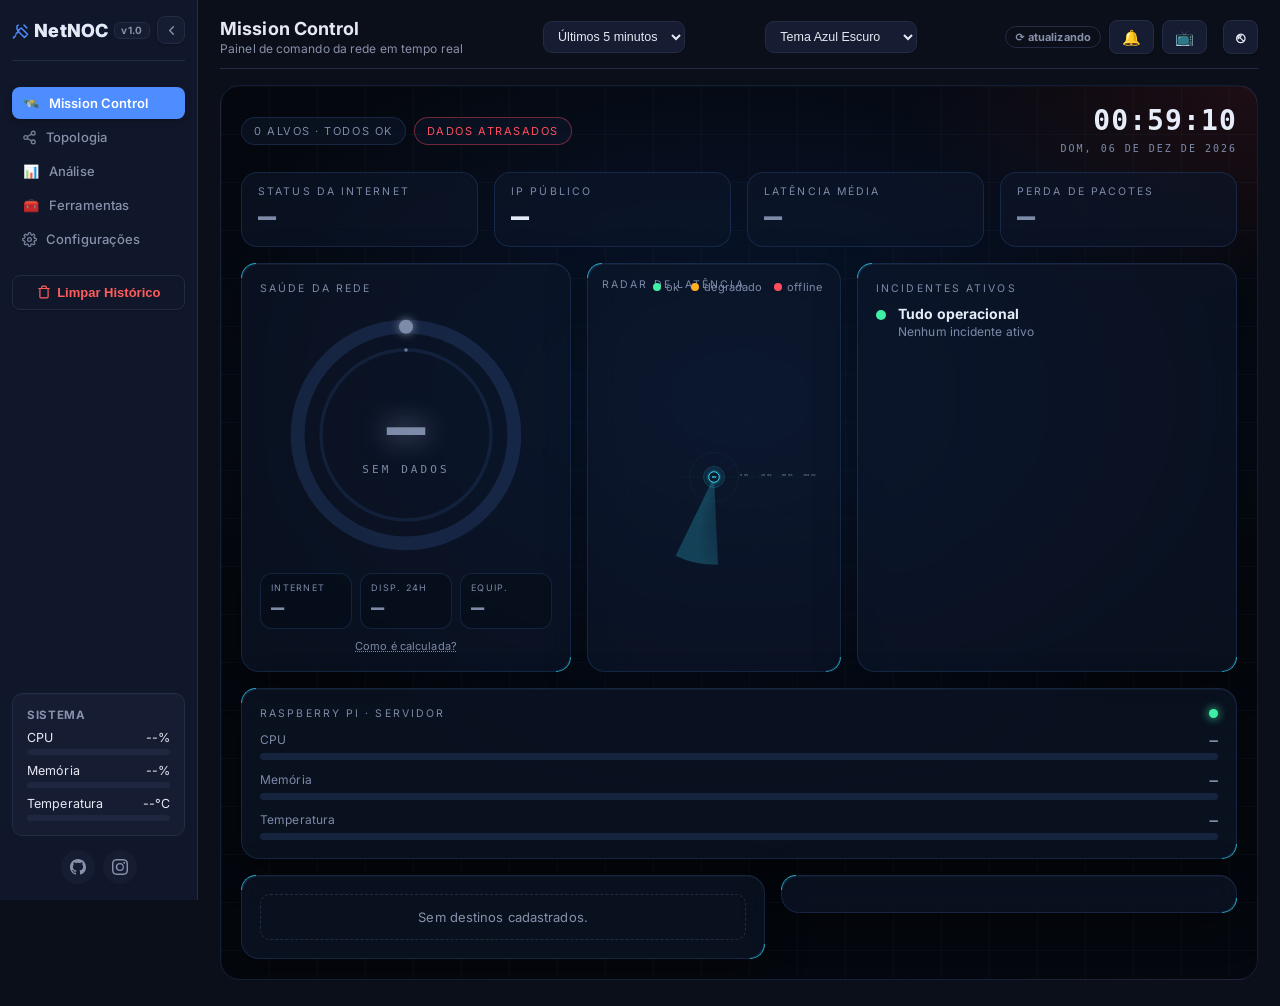
==== commit 497fce9d: "v3.0: login próprio, Mission Control, Modo TV novo, topologia em árvore, tema Grafana, tutorial de i" ====
--- a/static/index.html
+++ b/static/index.html
@@ -8,12 +8,12 @@
 <link rel="preconnect" href="https://fonts.googleapis.com">
 <link rel="preconnect" href="https://fonts.gstatic.com" crossorigin>
 <link href="https://fonts.googleapis.com/css2?family=Inter:wght@400;500;600;700;800&display=swap" rel="stylesheet">
-<link rel="stylesheet" href="style.css?v=20260915a">
-<link rel="stylesheet" href="extra.css?v=20261009">
+<link rel="stylesheet" href="style.css?v=30">
+<link rel="stylesheet" href="mission.css?v=30"><link rel="stylesheet" href="extra.css?v=30"><link rel="stylesheet" href="theme-grafana.css?v=30"><link rel="stylesheet" href="tree.css?v=30"><link rel="stylesheet" href="tv.css?v=30"><link rel="stylesheet" href="theme-sync.css?v=30">
 <link rel="manifest" href="manifest.webmanifest">
 <meta name="theme-color" content="#0b0f19">
 <link rel="apple-touch-icon" href="icon-192.png">
-<script src="util.js"></script>
+<script src="util.js?v=30"></script>
 <script src="chart.umd.js"></script>
 <script src="icons.js"></script>
 </head>
@@ -68,6 +68,7 @@
         <option value="dark-purple">Tema Roxo Escuro</option>
         <option value="midnight-oled">Tema Preto OLED</option>
         <option value="light">Tema Claro</option>
+        <option value="grafana">Tema Grafana</option>
       </select>
     </header>
 
@@ -483,19 +484,22 @@
   </main>
 </div>
 <div id="toastContainer" class="toast-container"></div>
-<script src="topology.js?v=20260818"></script>
-<script src="js/layout.js?v=20261009"></script>
-<script src="js/core.js?v=20261009"></script>
-<script src="js/settings.js?v=20261009"></script>
-<script src="js/mikrotik.js?v=20261009"></script>
-<script src="js/agh.js?v=20261009"></script>
-<script src="js/ui.js?v=20261009"></script>
-<script src="js/live.js?v=20261009"></script>
-<script src="js/charts-extra.js?v=20261009"></script>
-<script src="js/analysis.js?v=20261009"></script>
-<script src="js/tools.js?v=20261009"></script>
-<script src="js/settings-extra.js?v=20261009"></script>
-<script src="js/wall.js?v=20261009"></script>
-<script src="js/pwa.js?v=20261009"></script>
+<script src="topology.js?v=30"></script>
+<script src="js/layout.js?v=30"></script>
+<script src="js/core.js?v=30"></script>
+<script src="js/settings.js?v=30"></script>
+<script src="js/mikrotik.js?v=30"></script>
+<script src="js/agh.js?v=30"></script>
+<script src="js/ui.js?v=30"></script>
+<script src="js/live.js?v=30"></script>
+<script src="js/charts-extra.js?v=30"></script>
+<script src="js/analysis.js?v=30"></script>
+<script src="js/tools.js?v=30"></script>
+<script src="js/mission.js?v=30"></script>
+<script src="js/tree.js?v=30"></script>
+<script src="js/sidebar.js?v=30"></script>
+<script src="js/settings-extra.js?v=30"></script>
+<script src="js/wall.js?v=30"></script>
+<script src="js/pwa.js?v=30"></script>
 </body>
 </html>
--- a/static/mission.css
+++ b/static/mission.css
@@ -0,0 +1,133 @@
+/* Mission Control — visual HUD escuro, isolado em .mc (independe do tema do app) */
+.mc{--mbg:#04070d;--mp:rgba(14,24,42,.62);--mb:rgba(90,150,255,.16);--mt:#e6edf9;--mm:#7d8aa8;--mc:#35e0ff;--mg:#3ef0a5;--ma:#ffb020;--mr:#ff4d5e;
+  position:relative;color:var(--mt);border-radius:20px;padding:20px;border:1px solid var(--mb);overflow:hidden;
+  background:radial-gradient(900px 600px at 50% 35%,rgba(30,90,200,.22),transparent 65%),radial-gradient(500px 300px at 100% 0,rgba(255,77,94,.10),transparent 70%),
+  linear-gradient(rgba(90,150,255,.045) 1px,transparent 1px) 0 0/48px 48px,linear-gradient(90deg,rgba(90,150,255,.045) 1px,transparent 1px) 0 0/48px 48px,var(--mbg);}
+.mc-head{display:flex;align-items:center;gap:16px;flex-wrap:wrap;margin-bottom:16px}
+.mc-title{font-size:14px;letter-spacing:.3em;font-weight:600;color:var(--mm)}
+.mc-pills{display:flex;gap:8px;flex-wrap:wrap}
+.mc-pill{font-size:11px;letter-spacing:.14em;padding:6px 12px;border-radius:99px;border:1px solid var(--mb);background:var(--mp);color:var(--mm)}
+.mc-pill.live{color:var(--mg);border-color:rgba(62,240,165,.35)} .mc-pill.live:before{content:"● ";animation:mcbl 1.4s infinite}
+.mc-pill.stale{color:var(--mr);border-color:rgba(255,77,94,.4)}
+@keyframes mcbl{50%{opacity:.3}}
+.mc-clock{margin-left:auto;font-family:"JetBrains Mono","DejaVu Sans Mono",ui-monospace,monospace;text-align:right}
+.mc-clock b{font-size:28px;font-weight:600;letter-spacing:.04em;display:block;line-height:1.1}
+.mc-clock small{font-size:10px;color:var(--mm);letter-spacing:.2em}
+.mc-grid{display:grid;grid-template-columns:minmax(260px,330px) minmax(0,1fr) minmax(260px,380px);grid-template-areas:"health radar feed";gap:16px;align-items:stretch}
+.mc-health{grid-area:health} .mc-radar{grid-area:radar} .mc-feed{grid-area:feed} .mc-tl{grid-area:tl} .mc-mk{grid-area:mk}
+.mc-card{position:relative;background:var(--mp);border:1px solid var(--mb);border-radius:18px;backdrop-filter:blur(14px);box-shadow:0 10px 40px rgba(0,0,0,.35),inset 0 1px 0 rgba(255,255,255,.04);padding:18px;min-width:0}
+.mc-card:before,.mc-card:after{content:"";position:absolute;width:14px;height:14px;border:1px solid var(--mc);opacity:.7}
+.mc-card:before{left:-1px;top:-1px;border-right:0;border-bottom:0;border-radius:18px 0 0 0}
+.mc-card:after{right:-1px;bottom:-1px;border-left:0;border-top:0;border-radius:0 0 18px 0}
+.mc-hidden{display:none}
+.mc-lab{font-size:10.5px;letter-spacing:.2em;text-transform:uppercase;color:var(--mm)}
+.mc-ok{color:var(--mg)} .mc-warn{color:var(--ma)} .mc-bad{color:var(--mr)} .mc-na{color:var(--mm)}
+/* saúde */
+.mc-ring-box{position:relative;width:min(100%,260px);margin:10px auto 8px;aspect-ratio:1}
+.mc-ring{width:100%;height:100%;display:block}
+.mc-score{position:absolute;inset:0;display:flex;flex-direction:column;align-items:center;justify-content:center;font-family:"JetBrains Mono","DejaVu Sans Mono",ui-monospace,monospace}
+.mc-score-n{font-size:clamp(48px,5vw,76px);font-weight:700;line-height:1;text-shadow:0 0 28px currentColor}
+.mc-score small{font-size:11px;letter-spacing:.28em;margin-top:4px}
+.mc-subs{display:grid;grid-template-columns:repeat(3,1fr);gap:8px}
+.mc-sub{border:1px solid var(--mb);border-radius:12px;padding:8px 10px;background:rgba(5,10,20,.5)}
+.mc-sub .mc-lab{font-size:9px;letter-spacing:.14em;display:block}.mc-sub b{display:block;font-size:22px;margin-top:2px;font-family:"JetBrains Mono","DejaVu Sans Mono",ui-monospace,monospace}
+.mc-note{margin-top:10px;font-size:11px;color:var(--mm);text-align:center;cursor:help;text-decoration:underline dotted}
+/* radar */
+.mc-radar{padding:14px 14px 8px;display:flex;flex-direction:column}
+.mc-radar-svg{width:100%;height:auto;flex:1;min-height:320px}
+.mc-legend{position:absolute;right:18px;top:16px;font-size:11px;color:var(--mm);display:flex;gap:12px}
+.mc-legend i{display:inline-block;width:8px;height:8px;border-radius:50%;margin-right:5px}
+.mc-legend .g{background:var(--mg)} .mc-legend .a{background:var(--ma)} .mc-legend .r{background:var(--mr)}
+/* incidentes */
+.mc-inc{display:flex;gap:12px;padding:10px 0;border-top:1px solid var(--mb);font-size:14px}
+.mc-lab+.mc-inc{border-top:0}
+.mc-inc b{display:block;overflow-wrap:anywhere} .mc-inc span{display:block;color:var(--mm);font-size:12px;margin-top:2px}
+.mc-d{width:10px;height:10px;border-radius:50%;margin-top:5px;flex:none;display:block}
+.mc-inc.r .mc-d{background:var(--mr);box-shadow:0 0 12px var(--mr)} .mc-inc.a .mc-d{background:var(--ma);box-shadow:0 0 12px var(--ma)} .mc-inc.g .mc-d{background:var(--mg)}
+.mc-tm{margin-left:auto;font-family:"JetBrains Mono","DejaVu Sans Mono",ui-monospace,monospace;color:var(--mm);font-size:12px;white-space:nowrap}
+.mc-more{font-size:12px;color:var(--mm);padding:4px 0}.mc-gap{margin-top:14px;margin-bottom:2px}
+/* mikrotik */
+.mc-mkrow{display:flex;gap:14px;align-items:center;margin-top:8px}
+.mc-mkv{display:flex;flex-direction:column;gap:3px;font-family:"JetBrains Mono","DejaVu Sans Mono",ui-monospace,monospace;min-width:0}
+.mc-mkv b{font-size:24px;line-height:1.1;white-space:nowrap}
+.mc-photo{position:relative;flex:1;min-width:150px;max-width:260px;margin-left:auto}
+.mc-photo img{width:100%;display:block;border-radius:8px}
+.mc-port{position:absolute;top:33%;width:7%;height:27%;border:2px solid var(--mm);border-radius:3px;transition:border-color .3s,box-shadow .3s}
+.mc-port.on{border-color:var(--mg);box-shadow:0 0 8px var(--mg)} .mc-port.off{border-color:var(--mr)}
+/* timeline */
+.mc-tlbar{display:flex;gap:2px;margin-top:12px;height:34px}
+.mc-tlbar i{flex:1;border-radius:3px;background:rgba(62,240,165,.75)} .mc-tlbar i.w{background:var(--ma)} .mc-tlbar i.b{background:var(--mr);box-shadow:0 0 10px var(--mr)} .mc-tlbar i.na{background:#232b45}
+.mc-tlax{display:flex;justify-content:space-between;font-size:10px;color:var(--mm);margin-top:6px;font-family:"JetBrains Mono","DejaVu Sans Mono",ui-monospace,monospace}
+/* cards por alvo */
+.mc-strip{display:grid;grid-template-columns:repeat(auto-fill,minmax(210px,1fr));gap:14px;margin-top:16px}
+.mc-t{position:relative;background:var(--mp);border:1px solid var(--mb);border-radius:16px;padding:14px 16px;backdrop-filter:blur(14px);overflow:hidden;min-width:0}
+.mc-th{font-size:13px;font-weight:600;display:flex;justify-content:space-between;align-items:center;gap:8px}
+.mc-th span{overflow:hidden;text-overflow:ellipsis;white-space:nowrap} .mc-th em{font-style:normal;font-size:10px;letter-spacing:.14em;color:var(--mm);flex:none}
+.mc-tn{font-size:34px;font-weight:700;margin:8px 0 2px;font-family:"JetBrains Mono","DejaVu Sans Mono",ui-monospace,monospace}
+.mc-ts{font-size:12px;color:var(--mm)}
+.mc-t svg{width:100%;height:54px;margin-top:8px;display:block}
+.mc-t.ok{box-shadow:inset 0 -2px 0 var(--mg)} .mc-t.ok .mc-tn{color:var(--mg)}
+.mc-t.warn{box-shadow:inset 0 -2px 0 var(--ma);background:linear-gradient(180deg,rgba(255,176,32,.10),var(--mp))} .mc-t.warn .mc-tn{color:var(--ma)}
+.mc-t.bad{box-shadow:inset 0 -2px 0 var(--mr),0 0 30px rgba(255,77,94,.25);background:linear-gradient(180deg,rgba(255,77,94,.16),var(--mp));animation:mcpu 2s infinite} .mc-t.bad .mc-tn{color:var(--mr)}
+.mc-t.na{opacity:.65}
+@keyframes mcpu{50%{box-shadow:inset 0 -2px 0 var(--mr),0 0 46px rgba(255,77,94,.4)}}
+.mc-dots{display:flex;gap:2px;margin-top:10px}.mc-dots i{flex:1;height:8px;border-radius:2px;background:var(--mg)} .mc-dots i.w{background:var(--ma)} .mc-dots i.b{background:var(--mr)} .mc-dots i.na{background:#232b45}
+@media (max-width:1200px){.mc-grid{grid-template-columns:1fr 1fr;grid-template-areas:"health feed" "radar radar"}}
+@media (max-width:720px){.mc{padding:12px}.mc-grid{grid-template-columns:1fr;grid-template-areas:"health" "feed" "radar"}.mc-clock{margin-left:0}}
+@media (prefers-reduced-motion:reduce){.mc-t.bad,.mc-pill.live:before{animation:none}}
+@media (max-width:720px){.mc-legend{position:static;margin:6px 0 0}}
+
+/* KPIs */
+.mc-kpis{display:grid;grid-template-columns:repeat(4,1fr);gap:16px;margin-bottom:16px}
+.mc-kpi{background:var(--mp);border:1px solid var(--mb);border-radius:16px;padding:12px 16px;display:flex;flex-direction:column;gap:2px;min-width:0;backdrop-filter:blur(14px)}
+.mc-kpi b{font-size:clamp(20px,2.4vw,30px);font-family:"JetBrains Mono","DejaVu Sans Mono",ui-monospace,monospace;line-height:1.15;overflow-wrap:anywhere}
+.mc-kpi small{font-size:11px;color:var(--mm);overflow-wrap:anywhere}
+.mc-kpi b.mc-ip{color:var(--mt)}
+/* hardware */
+.mc-hw{display:grid;grid-template-columns:repeat(3,1fr);gap:16px;margin-top:16px} .mc-hw-0{display:none} .mc-hw-1{grid-template-columns:1fr} .mc-hw-2{grid-template-columns:1fr 1fr}
+.mc-hwh{display:flex;justify-content:space-between;align-items:center;gap:10px;margin-bottom:12px} .mc-hwh span{overflow:hidden;text-overflow:ellipsis;white-space:nowrap}
+.mc-dot{width:9px;height:9px;border-radius:50%;flex:none;background:var(--mm)} .mc-dot.ok{background:var(--mg);box-shadow:0 0 10px var(--mg)} .mc-dot.warn{background:var(--ma);box-shadow:0 0 10px var(--ma)} .mc-dot.bad{background:var(--mr);box-shadow:0 0 10px var(--mr)}
+.mc-meters{display:grid;gap:12px} .mc-meters-3{grid-template-columns:repeat(3,1fr);margin-top:12px}
+.mc-meter-h{display:flex;justify-content:space-between;font-size:12px;color:var(--mm);margin-bottom:5px} .mc-meter-h b{font-family:"JetBrains Mono","DejaVu Sans Mono",ui-monospace,monospace;font-size:14px}
+.mc-bar{height:7px;border-radius:4px;background:rgba(90,150,255,.14);overflow:hidden} .mc-bar i{display:block;height:100%;border-radius:4px;background:var(--mg)} .mc-bar i.mc-warn{background:var(--ma)} .mc-bar i.mc-bad{background:var(--mr)}
+.mc-photo{position:relative;max-width:300px;margin:0 auto 10px} .mc-photo img{width:100%;display:block;border-radius:8px}
+.mc-rxtx{display:flex;justify-content:space-between;font-family:"JetBrains Mono","DejaVu Sans Mono",ui-monospace,monospace;font-size:14px} .mc-rxtx b{font-size:18px} .mc-tx{color:#5b9dff}
+.mc-small{font-size:11px;color:var(--mm);margin-top:10px}
+.mc-agh-grid{display:grid;grid-template-columns:1fr 1fr;gap:12px;margin-bottom:14px} .mc-big{display:block;font-size:26px;font-family:"JetBrains Mono","DejaVu Sans Mono",ui-monospace,monospace;margin-top:2px}
+.mc-agh-line{width:100%;height:50px;margin-top:12px;display:block}
+/* listas de alvos */
+.mc-lists{display:grid;grid-template-columns:minmax(0,1.15fr) minmax(0,1fr);gap:16px;margin-top:16px;align-items:start}
+.mc-acards{display:grid;grid-template-columns:repeat(auto-fill,minmax(220px,1fr));gap:14px;margin-top:12px}
+.mc-ac{position:relative;border:1px solid var(--mb);border-radius:16px;padding:14px 16px;overflow:hidden;min-width:0}
+.mc-ac .mc-th{font-size:14px;font-weight:600;display:flex;justify-content:space-between;gap:8px} .mc-ac .mc-th em{font-style:normal;font-size:10px;letter-spacing:.14em;color:var(--mm)}
+.mc-ac .mc-tn{font-size:40px;font-weight:700;margin:8px 0 2px;font-family:"JetBrains Mono","DejaVu Sans Mono",ui-monospace,monospace} .mc-ac .mc-ts{font-size:12px;color:var(--mm)}
+.mc-ac svg{width:100%;height:54px;margin-top:8px;display:block}
+.mc-ac.bad{border-color:rgba(255,77,94,.6);background:linear-gradient(180deg,rgba(255,77,94,.16),transparent);box-shadow:0 0 30px rgba(255,77,94,.25)} .mc-ac.bad .mc-tn{color:var(--mr)}
+.mc-ac.warn{border-color:rgba(255,176,32,.6);background:linear-gradient(180deg,rgba(255,176,32,.12),transparent)} .mc-ac.warn .mc-tn{color:var(--ma)}
+.mc-ac.na{opacity:.7}
+.mc-allok{margin-top:14px;color:var(--mg);font-size:16px}
+.mc-okh{display:flex;justify-content:space-between}
+.mc-rows{margin-top:6px}
+.mc-row{display:grid;grid-template-columns:minmax(90px,150px) 70px minmax(60px,1fr) minmax(70px,110px);gap:14px;align-items:center;padding:8px 0;border-top:1px solid var(--mb);font-size:14px}
+.mc-row:first-child{border-top:0} .mc-rn{overflow:hidden;text-overflow:ellipsis;white-space:nowrap} .mc-row b{font-family:"JetBrains Mono","DejaVu Sans Mono",ui-monospace,monospace;font-size:14px}
+.mc-row svg{width:100%;height:22px;display:block} .mc-row .mc-dots{margin:0}
+.mc-dots{display:flex;gap:1px;height:10px} .mc-dots i{flex:1;height:100%;border-radius:1px;background:var(--mg)} .mc-dots i.w{background:var(--ma)} .mc-dots i.b{background:var(--mr)} .mc-dots i.na{background:#232b45}
+.mc-ac .mc-dots{height:8px;margin-top:10px;gap:2px}
+body.mc-on #incidentBanner{display:none !important}
+@media (max-width:1200px){.mc-hw{grid-template-columns:1fr 1fr}.mc-lists{grid-template-columns:1fr}.mc-kpis{grid-template-columns:1fr 1fr}}
+@media (max-width:720px){.mc-hw,.mc-hw-2{grid-template-columns:1fr}.mc-row{grid-template-columns:minmax(80px,1fr) 60px 80px}.mc-row .mc-dots{display:none}.mc-meters-3{grid-template-columns:1fr}}
+
+/* cards extras: latência 24h, sites remotos, top consumidores */
+.mc-extra{display:grid;grid-template-columns:repeat(3,minmax(0,1fr));gap:16px;margin-top:16px} .mc-extra-0{display:none} .mc-extra-1{grid-template-columns:1fr} .mc-extra-2{grid-template-columns:1fr 1fr}
+.mc-area{width:100%;height:90px;display:block}
+.mc-stats3{display:flex;justify-content:space-between;font-size:12px;color:var(--mm);margin-top:8px} .mc-stats3 b{font-family:"JetBrains Mono","DejaVu Sans Mono",ui-monospace,monospace;color:var(--mt);font-size:13px}
+.mc-gap{margin-top:14px}
+.mc-spd{display:flex;gap:6px;align-items:flex-end;height:48px;margin-top:10px}
+.mc-spd-c{flex:1;height:100%;display:flex;gap:2px;align-items:flex-end} .mc-spd-c i{flex:1;border-radius:2px 2px 0 0;min-height:2px} .mc-spd-c .d{background:var(--mg)} .mc-spd-c .u{background:#5b9dff}
+.mc-site{display:flex;align-items:center;gap:10px;padding:8px 0;border-top:1px solid var(--mb);font-size:14px} .mc-site:first-of-type{border-top:0}
+.mc-site .mc-rn{flex:1;min-width:0} .mc-site em{font-style:normal;font-size:12px;color:var(--mm)}
+.mc-diag{font-size:12px;color:var(--ma)}
+.mc-top+.mc-top{margin-top:14px} .mc-toph{margin:0 0 6px;text-transform:uppercase;letter-spacing:.08em}
+.mc-toprow{display:grid;grid-template-columns:minmax(0,1fr) auto;gap:2px 10px;align-items:center;font-size:13px;margin-bottom:7px} .mc-toprow b{font-family:"JetBrains Mono","DejaVu Sans Mono",ui-monospace,monospace;font-size:12px} .mc-toprow .mc-bar{grid-column:1 / -1;height:4px}
+@media (max-width:1200px){.mc-extra,.mc-extra-2{grid-template-columns:1fr 1fr}}
+@media (max-width:720px){.mc-extra,.mc-extra-2{grid-template-columns:1fr}}
--- a/static/extra.css
+++ b/static/extra.css
@@ -178,10 +178,42 @@
   .x-grid{grid-template-columns:1fr;}
   .config-tabs{overflow-x:auto;flex-wrap:nowrap;}
   .hm-grid{font-size:9px;} .hm-c{height:16px;}
-  .layout{flex-direction:column;}
-  .sidebar{width:auto;flex-direction:row;flex-wrap:wrap;align-items:center;padding:8px;gap:6px;border-right:0;border-bottom:1px solid var(--border);}
-  .sidebar nav{display:flex;flex-wrap:wrap;gap:4px;margin:0;}
-  .sidebar .sidebar-links,.sidebar .reset-layout-btn{display:none;}
   .content{min-width:0;padding:12px;}
 }
 @media print{.sidebar,.topbar,.toast-container,#incidentBanner{display:none !important;}}
+
+/* menu lateral recolhível (desktop) e gaveta (celular) */
+.sb-toggle{display:inline-flex;align-items:center;justify-content:center;width:28px;height:28px;margin-left:auto;border:1px solid var(--border);border-radius:8px;background:var(--panel2);color:var(--muted);cursor:pointer;padding:0;flex:none;transition:transform .2s,background .15s}
+.sb-toggle:hover{background:var(--accent);color:#fff}
+.sb-toggle svg{width:15px;height:15px}
+.sb-burger{display:none;align-items:center;justify-content:center;width:44px;height:44px;border:1px solid var(--border);border-radius:10px;background:var(--panel2);color:var(--text);cursor:pointer;padding:0;flex:none}
+.sb-burger svg{width:22px;height:22px}
+.sb-backdrop{display:none}
+.sidebar{transition:width .2s ease}
+@media (min-width:721px){
+  .sidebar{position:sticky;top:0;height:100vh;overflow-y:auto;overflow-x:hidden;flex:none}
+  body.sb-collapsed .sidebar{width:64px;padding:16px 8px}
+  body.sb-collapsed .sidebar .brand-row{flex-direction:column;align-items:center;gap:10px;padding-bottom:12px}
+  body.sb-collapsed .sidebar .brand{font-size:0}
+  body.sb-collapsed .sidebar .brand .ic{font-size:0;width:22px;height:22px;margin:0}
+  body.sb-collapsed .sidebar .version-badge,body.sb-collapsed .sidebar .sys-panel,body.sb-collapsed .sidebar .sidebar-links{display:none}
+  body.sb-collapsed .sidebar .sb-toggle{margin-left:0;transform:rotate(180deg)}
+  body.sb-collapsed .sidebar nav a{justify-content:center;gap:0;padding:10px 0}
+  body.sb-collapsed .sidebar .nav-t{display:none}
+  body.sb-collapsed .sidebar nav a .ic{width:19px;height:19px}
+  body.sb-collapsed .sidebar .danger-btn{padding:9px 0}
+  body.sb-collapsed .sidebar .danger-btn .ic{width:16px;height:16px;margin:0}
+}
+@media (max-width:720px){
+  .sb-burger{display:inline-flex}
+  .layout{flex-direction:row}
+  .sidebar{position:fixed;z-index:60;top:0;left:0;bottom:0;width:min(280px,84vw);height:100%;overflow-y:auto;transform:translateX(-102%);transition:transform .22s ease;box-shadow:none;border-right:1px solid var(--border)}
+  body.sb-open .sidebar{transform:none;box-shadow:0 0 40px rgba(0,0,0,.6)}
+  body.sb-open .sb-backdrop{display:block;position:fixed;inset:0;z-index:55;background:rgba(0,0,0,.55)}
+  body.sb-open{overflow:hidden}
+  .sb-toggle{display:none}
+  .content{width:100%}
+  .topbar{align-items:center}
+}
+@media (max-width:720px) and (prefers-reduced-motion:reduce){.sidebar{transition:none}}
+.sidebar .brand-row{flex-wrap:nowrap;align-items:center} .sidebar .brand{white-space:nowrap}
--- a/static/theme-grafana.css
+++ b/static/theme-grafana.css
@@ -0,0 +1,80 @@
+/* Tema "Grafana": fundo claro, menu escuro, painéis brancos e blocos de status coloridos.
+   Só vale com data-theme="grafana"; os outros temas não são afetados. */
+[data-theme="grafana"]{
+  --bg:#f4f5f5; --panel:#ffffff; --panel2:#f1f2f4; --border:#dcdfe3;
+  --text:#202226; --muted:#5f6670;
+  --green:#2f9e44; --red:#d6455d; --orange:#e08a1e; --blue:#3274d9; --purple:#8e5bd0;
+  --accent:#3274d9;
+}
+[data-theme="grafana"] body{background:var(--bg);color:var(--text)}
+[data-theme="grafana"] .content{background:var(--bg)}
+/* menu lateral escuro */
+[data-theme="grafana"] .sidebar{--bg:#111217;--panel:#181b1f;--panel2:#22252b;--border:#2c3036;--text:#d8d9da;--muted:#9aa0a8;--accent:#ff7a1a;background:#181b1f;border-right:1px solid #2c3036}
+[data-theme="grafana"] .sidebar::after{display:none}
+[data-theme="grafana"] .sidebar .brand-row .brand{background:none;-webkit-text-fill-color:#fff;color:#fff}
+[data-theme="grafana"] .sidebar .brand .ic{color:#ff7a1a}
+[data-theme="grafana"] .sidebar nav a.active{background:rgba(255,255,255,.07);color:#fff;box-shadow:inset 3px 0 0 #ff7a1a;border-radius:4px}
+[data-theme="grafana"] .sidebar nav a:not(.active):hover{background:rgba(255,255,255,.05);color:#fff}
+[data-theme="grafana"] .sidebar .danger-btn{border-color:#3a3f47;color:#ff7b86}
+[data-theme="grafana"] .sidebar .version-badge{background:#22252b;color:#9aa0a8;border-color:#2c3036}
+/* painéis */
+[data-theme="grafana"] .card,[data-theme="grafana"] .widget,[data-theme="grafana"] .panel{border-radius:4px;box-shadow:none;background:#fff;border:1px solid var(--border)}
+[data-theme="grafana"] .topbar h1{font-size:18px;font-weight:500}
+[data-theme="grafana"] select,[data-theme="grafana"] input,[data-theme="grafana"] textarea{background:#fff;color:var(--text);border-color:#c7ccd2;border-radius:3px}
+[data-theme="grafana"] .status-pill.online{color:#146c2e}
+[data-theme="grafana"] .status-pill.offline{color:#a3283d}
+[data-theme="grafana"] .live-chip.on{color:#146c2e;border-color:#146c2e}
+[data-theme="grafana"] .hint,[data-theme="grafana"] .data-table th{color:#5f6670}
+[data-theme="grafana"] .sys-panel{background:#22252b;border-color:#2c3036}
+[data-theme="grafana"] .sidebar .sys-row{color:#c9ccd1}
+
+/* ---- Mission Control no estilo Grafana ---- */
+[data-theme="grafana"] .mc{--mbg:#f4f5f5;--mp:#ffffff;--mb:#dcdfe3;--mt:#202226;--mm:#5f6670;--mc:#3274d9;--mg:#2f9e44;--ma:#d97f0a;--mr:#d6455d;
+  background:transparent;border:0;border-radius:0;padding:0;overflow:visible}
+[data-theme="grafana"] .mc-card,[data-theme="grafana"] .mc-t,[data-theme="grafana"] .mc-kpi{backdrop-filter:none;border-radius:4px;box-shadow:none}
+[data-theme="grafana"] .mc-card{background:#fff;border:1px solid #dcdfe3}
+[data-theme="grafana"] .mc-lab{color:#202226;font-size:14px;font-weight:500;letter-spacing:0;text-transform:none}
+[data-theme="grafana"] .mc-card .mc-lab{color:#202226}
+[data-theme="grafana"] .mc-pill{background:#fff;color:#5f6670;border-color:#dcdfe3;letter-spacing:.04em;border-radius:3px}
+[data-theme="grafana"] .mc-clock b{color:#202226}
+[data-theme="grafana"] .mc-clock small{color:#5f6670}
+/* blocos de status coloridos */
+[data-theme="grafana"] .mc-kpi{border:0;color:#fff;min-height:96px;justify-content:center;background:linear-gradient(135deg,#6cc070,#46a24d)}
+[data-theme="grafana"] .mc-kpi .mc-lab{color:rgba(255,255,255,.92);font-size:13px}
+[data-theme="grafana"] .mc-kpi b,[data-theme="grafana"] .mc-kpi b.mc-ok,[data-theme="grafana"] .mc-kpi b.mc-warn,[data-theme="grafana"] .mc-kpi b.mc-bad,[data-theme="grafana"] .mc-kpi b.mc-na,[data-theme="grafana"] .mc-kpi b.mc-ip{color:#fff;font-weight:600}
+[data-theme="grafana"] .mc-kpi small{color:rgba(255,255,255,.88)}
+[data-theme="grafana"] .mc-kpi:has(b.mc-warn){background:linear-gradient(135deg,#f3b24a,#e08a1e)}
+[data-theme="grafana"] .mc-kpi:has(b.mc-bad){background:linear-gradient(135deg,#f0566e,#d6314f)}
+[data-theme="grafana"] .mc-kpi:has(b.mc-na){background:linear-gradient(135deg,#8b929c,#6d747e)}
+[data-theme="grafana"] .mc-kpi:has(b.mc-ip){background:linear-gradient(135deg,#5b95e8,#3274d9)}
+/* texto nas cores de estado sobre fundo branco */
+[data-theme="grafana"] .mc .mc-ok{color:#2f9e44} [data-theme="grafana"] .mc .mc-warn{color:#c76f00} [data-theme="grafana"] .mc .mc-bad{color:#d6455d}
+[data-theme="grafana"] .mc-kpi b.mc-ok,[data-theme="grafana"] .mc-kpi b.mc-warn,[data-theme="grafana"] .mc-kpi b.mc-bad{color:#fff}
+[data-theme="grafana"] .mc-sub{background:#f4f5f5;border-color:#dcdfe3}
+[data-theme="grafana"] .mc-note{color:#3274d9}
+[data-theme="grafana"] .mc-bar{background:#e6e8eb}
+[data-theme="grafana"] .mc-inc{border-color:#e6e8eb}
+[data-theme="grafana"] .mc-inc b{color:#202226}
+[data-theme="grafana"] .mc-row,[data-theme="grafana"] .mc-site,[data-theme="grafana"] .mc-toprow{border-color:#e6e8eb}
+[data-theme="grafana"] .mc-dots i.na{background:#d5d8dd}
+[data-theme="grafana"] .mc-photo img{border:1px solid #dcdfe3}
+[data-theme="grafana"] .mc-tx{color:#3274d9}
+[data-theme="grafana"] .mc-stats3 b{color:#202226}
+[data-theme="grafana"] .mc-ac{background:#fff}
+[data-theme="grafana"] .mc-ac.bad{background:linear-gradient(180deg,rgba(214,69,93,.12),#fff);box-shadow:none;border-color:#d6455d}
+[data-theme="grafana"] .mc-ac.warn{background:linear-gradient(180deg,rgba(224,138,30,.14),#fff);border-color:#e08a1e}
+[data-theme="grafana"] .mc-ac .mc-tn{color:#202226} [data-theme="grafana"] .mc-ac.bad .mc-tn{color:#d6455d} [data-theme="grafana"] .mc-ac.warn .mc-tn{color:#c76f00}
+[data-theme="grafana"] .mc-allok{color:#2f9e44}
+/* radar: textos e pontos claros sobre fundo branco */
+[data-theme="grafana"] .mc-radar-svg text[fill="#e6edf9"]{fill:#202226}
+[data-theme="grafana"] .mc-radar-svg text[fill="#7d8aa8"]{fill:#6b7280}
+[data-theme="grafana"] .mc-radar-svg circle[fill="#06121a"]{fill:#fff}
+[data-theme="grafana"] .mc-radar-svg circle[fill="#2a0e14"]{fill:#fff}
+[data-theme="grafana"] .mc-radar-svg circle[fill="#071a2a"]{fill:#fff}
+[data-theme="grafana"] .mc-radar-svg circle[stroke="rgba(90,150,255,.18)"]{stroke:#d3d7dd}
+[data-theme="grafana"] .mc-radar-svg line[stroke="rgba(90,150,255,.07)"]{stroke:#e3e6ea}
+[data-theme="grafana"] .mc-radar-svg text[fill="#35e0ff"]{fill:#3274d9}
+[data-theme="grafana"] .mc-radar-svg circle[stroke="#35e0ff"]{stroke:#3274d9}
+[data-theme="grafana"] .mc-ring circle[stroke="rgba(90,150,255,.14)"],[data-theme="grafana"] .mc-ring circle[stroke="rgba(90,150,255,.10)"]{stroke:#e6e8eb}
+[data-theme="grafana"] .mc-spd-c .u,[data-theme="grafana"] .mc-agh-line polyline{stroke:#3274d9}
+[data-theme="grafana"] .mc-card:before,[data-theme="grafana"] .mc-card:after{display:none}
--- a/static/tree.css
+++ b/static/tree.css
@@ -0,0 +1,62 @@
+/* Topologia em árvore (usa as variáveis do tema ativo) */
+.tt-tabs{display:inline-flex;gap:4px;padding:3px;border:1px solid var(--border);border-radius:10px;background:var(--panel);margin-bottom:12px}
+.tt-tab{border:0;background:transparent;color:var(--muted);padding:7px 16px;border-radius:7px;font-size:13px;font-weight:500;cursor:pointer;font-family:inherit}
+.tt-tab.on{background:var(--accent);color:#fff;font-weight:600}
+.tt{min-width:0}
+.tt-bar{display:flex;gap:12px;align-items:center;flex-wrap:wrap;margin-bottom:12px}
+.tt-chips{display:flex;gap:8px;flex-wrap:wrap}
+.tt-chip{font-size:11px;letter-spacing:.1em;padding:6px 12px;border-radius:99px;border:1px solid var(--border);background:var(--panel);color:var(--muted)}
+.tt-chip.r{color:var(--red);border-color:var(--red)} .tt-chip.a{color:var(--orange);border-color:var(--orange)} .tt-chip.g{color:var(--green);border-color:var(--green)}
+.tt-bar-r{margin-left:auto;display:flex;gap:8px;align-items:center;flex-wrap:wrap}
+.tt-search{width:220px;max-width:100%;padding:8px 12px;border-radius:10px;border:1px solid var(--border);background:var(--panel);color:var(--text);font-size:13px;font-family:inherit}
+.tt-search.none{border-color:var(--red)}
+.tt-zoom{display:flex;gap:4px} .tt-zoom button{width:34px;height:34px;padding:0;border-radius:8px;border:1px solid var(--border);background:var(--panel);color:var(--text);cursor:pointer;font-size:15px;line-height:1}
+.tt-zoom button:hover{background:var(--accent);color:#fff}
+.tt-main{display:grid;grid-template-columns:minmax(0,1fr) 310px;gap:14px;align-items:start}
+.tt-canvas{position:relative;border:1px solid var(--border);border-radius:14px;background:
+  linear-gradient(var(--border) 1px,transparent 1px) 0 0/48px 48px,linear-gradient(90deg,var(--border) 1px,transparent 1px) 0 0/48px 48px,var(--panel);background-blend-mode:normal;overflow:hidden}
+.tt-canvas:before{content:"";position:absolute;inset:0;background:var(--panel);opacity:.9;pointer-events:none}
+.tt-scroll{position:relative;overflow:auto;height:calc(100vh - 250px);min-height:460px}
+.tt-stage{position:relative;min-width:100%}
+.tt-inner{position:absolute;left:0;top:0;transform-origin:0 0}
+.tt-links{position:absolute;left:0;top:0;pointer-events:none;overflow:visible}
+.tt-lv{position:absolute;top:12px;font-size:10px;letter-spacing:.2em;color:var(--muted)}
+.tt-l{fill:none;stroke-linecap:round;opacity:.7} .tt-l.ok{stroke:var(--green);opacity:.55} .tt-l.warn{stroke:var(--orange)} .tt-l.bad{stroke:var(--red);stroke-dasharray:7 7} .tt-l.iso{stroke:var(--muted);stroke-dasharray:4 7;opacity:.5} .tt-l.na{stroke:var(--muted);opacity:.4}
+.tt-dot.ok{fill:var(--green)} .tt-dot.warn{fill:var(--orange)}
+.tt-n{position:absolute;width:204px;height:84px;border-radius:12px;border:1px solid var(--border);background:var(--panel2);color:var(--text);padding:9px 12px;cursor:pointer;transition:opacity .2s,box-shadow .2s,transform .15s;outline:none}
+.tt-n:hover{transform:translateY(-1px)} .tt-n:focus-visible{box-shadow:0 0 0 2px var(--accent)}
+.tt-n.sel{border-color:var(--accent);box-shadow:0 0 0 2px var(--accent)}
+.tt-n.ok{box-shadow:inset 0 -3px 0 var(--green)} .tt-n.warn{box-shadow:inset 0 -3px 0 var(--orange)} .tt-n.na{box-shadow:inset 0 -3px 0 var(--muted)}
+.tt-n.sel.ok{box-shadow:0 0 0 2px var(--accent),inset 0 -3px 0 var(--green)} .tt-n.sel.warn{box-shadow:0 0 0 2px var(--accent),inset 0 -3px 0 var(--orange)}
+.tt-n.bad{border-color:var(--red);background:linear-gradient(180deg,rgba(255,77,94,.16),var(--panel2));box-shadow:0 0 22px rgba(255,77,94,.28)}
+.tt-n.iso{opacity:.55;filter:grayscale(.7);border-style:dashed;box-shadow:none}
+.tt-n.dim{opacity:.22} .tt-n.hit{box-shadow:0 0 0 2px var(--orange)}
+.tt-t{display:flex;align-items:center;gap:7px;font-weight:600;font-size:13px;min-width:0} .tt-t i{font-style:normal;font-size:15px;flex:none} .tt-t span{overflow:hidden;text-overflow:ellipsis;white-space:nowrap}
+.tt-ip{font-size:10.5px;color:var(--muted);font-family:ui-monospace,"DejaVu Sans Mono",monospace;margin:2px 0 5px;overflow:hidden;text-overflow:ellipsis;white-space:nowrap;min-height:13px}
+.tt-m{display:flex;justify-content:space-between;align-items:flex-end;gap:8px}
+.tt-m b{font-size:19px;font-family:ui-monospace,"DejaVu Sans Mono",monospace;line-height:1}
+.tt-n.ok .tt-m b{color:var(--green)} .tt-n.warn .tt-m b{color:var(--orange)} .tt-n.bad .tt-m b{color:var(--red)} .tt-n.iso .tt-m b,.tt-n.na .tt-m b{color:var(--muted)}
+.tt-sp{width:70px;height:24px;flex:none} .tt-sp svg{width:100%;height:100%;display:block}
+.tt-n.ok .tt-sp polyline{stroke:var(--green)} .tt-n.warn .tt-sp polyline{stroke:var(--orange)} .tt-n.bad .tt-sp polyline{stroke:var(--red)} .tt-n.iso .tt-sp polyline,.tt-n.na .tt-sp polyline{stroke:var(--muted)}
+.tt-tag{position:absolute;right:8px;top:-9px;font-size:9px;letter-spacing:.1em;padding:2px 8px;border-radius:99px;background:var(--panel);color:var(--red);border:1px solid var(--red);max-width:90%;overflow:hidden;text-overflow:ellipsis;white-space:nowrap}
+.tt-tag.i{color:var(--muted);border-color:var(--border)}
+.tt-tog{position:absolute;right:-10px;top:50%;margin-top:-10px;width:20px;height:20px;border-radius:50%;border:1px solid var(--border);background:var(--panel);color:var(--text);font-size:11px;line-height:1;padding:0;cursor:pointer;display:grid;place-items:center;z-index:2}
+.tt-tog:hover{background:var(--accent);color:#fff}
+.tt-legend{position:absolute;left:12px;bottom:10px;z-index:3;display:flex;gap:14px;flex-wrap:wrap;font-size:11px;color:var(--muted);background:var(--panel);border:1px solid var(--border);border-radius:8px;padding:6px 10px}
+.tt-legend i{display:inline-block;width:16px;height:3px;border-radius:2px;margin-right:5px;vertical-align:middle;background:var(--muted)} .tt-legend i.ok{background:var(--green)} .tt-legend i.warn{background:var(--orange)} .tt-legend i.bad{background:var(--red)}
+.tt-empty{padding:40px;color:var(--muted);text-align:center;position:relative}
+.tt-side{border:1px solid var(--border);border-radius:14px;background:var(--panel);padding:16px;min-width:0}
+.tt-side h2{margin:0 0 2px;font-size:16px;overflow-wrap:anywhere} .tt-sub{font-size:11px;color:var(--muted);font-family:ui-monospace,"DejaVu Sans Mono",monospace;margin-bottom:12px;overflow-wrap:anywhere}
+.tt-kvs{display:grid;grid-template-columns:1fr 1fr;gap:8px}
+.tt-kv{border:1px solid var(--border);border-radius:10px;padding:7px 10px;font-size:11px;color:var(--muted);min-width:0} .tt-kv b{display:block;font-size:15px;color:var(--text);font-family:ui-monospace,"DejaVu Sans Mono",monospace;margin-top:2px;overflow-wrap:anywhere}
+.tt-kv b.st-ok{color:var(--green)} .tt-kv b.st-warn{color:var(--orange)} .tt-kv b.st-bad{color:var(--red)} .tt-kv b.st-iso,.tt-kv b.st-na{color:var(--muted)}
+.tt-lab{font-size:10px;letter-spacing:.16em;color:var(--muted);margin:14px 0 6px} .tt-p{font-size:12.5px;line-height:1.5} .tt-mut{color:var(--muted)}
+.tt-chlist{display:flex;gap:6px;flex-wrap:wrap}
+.tt-pill{font-size:11.5px;padding:4px 10px;border-radius:99px;border:1px solid var(--border);background:var(--panel2);color:var(--text);cursor:pointer;font-family:inherit}
+.tt-pill.ok{border-color:var(--green)} .tt-pill.warn{border-color:var(--orange)} .tt-pill.bad{border-color:var(--red);color:var(--red)} .tt-pill.iso{opacity:.6;border-style:dashed}
+.tt-inc{display:flex;gap:8px;padding:8px 0;border-top:1px solid var(--border);font-size:12px} .tt-inc i{width:8px;height:8px;border-radius:50%;margin-top:5px;flex:none} .tt-inc i.r{background:var(--red)} .tt-inc i.g{background:var(--green)}
+.tt-inc b{display:block;font-weight:600} .tt-inc span{color:var(--muted);font-size:11px}
+.tt-chart{width:100%;height:56px;display:block} .tt-chart polyline{stroke:var(--blue)}
+@media (max-width:1000px){.tt-main{grid-template-columns:1fr}.tt-scroll{height:60vh}.tt-bar-r{margin-left:0;width:100%}.tt-search{flex:1;width:auto}}
+@media (prefers-reduced-motion:reduce){.tt-n{transition:none}}
+@media (max-width:1000px){.tt-search{min-width:0}}
--- a/static/tv.css
+++ b/static/tv.css
@@ -0,0 +1,95 @@
+/* Modo TV v3 — tamanhos em em (1em = 20px em 1080p), escala com a tela */
+.tv{--tv-bg:#04070d;--tv-p:rgba(14,24,42,.74);--tv-b:rgba(90,150,255,.2);--tv-t:#e6edf9;--tv-m:#8a97b5;--tv-ok:#3ef0a5;--tv-warn:#ffb020;--tv-bad:#ff4d5e;--tv-blue:#5b9dff;--tv-cy:#35e0ff;--tv-grid:rgba(90,150,255,.045);--tv-glow:rgba(30,90,200,.22);--tv-trk:rgba(90,150,255,.14);
+  position:fixed;inset:0;z-index:9999;font-size:min(1.04vw,1.85vh);color:var(--tv-t);display:grid;grid-template-rows:auto minmax(0,1fr) auto;gap:.7em;padding:1.5em 2.2em .8em;overflow:hidden;font-family:Inter,system-ui,sans-serif;
+  background:radial-gradient(50em 35em at 50% 40%,var(--tv-glow),transparent 65%),linear-gradient(var(--tv-grid) 1px,transparent 1px) 0 0/2.8em 2.8em,linear-gradient(90deg,var(--tv-grid) 1px,transparent 1px) 0 0/2.8em 2.8em,var(--tv-bg)}
+[data-theme="grafana"] .tv{--tv-bg:#f4f5f5;--tv-p:#ffffff;--tv-b:#dcdfe3;--tv-t:#202226;--tv-m:#5f6670;--tv-ok:#2f9e44;--tv-warn:#d97f0a;--tv-bad:#d6455d;--tv-blue:#3274d9;--tv-cy:#3274d9;--tv-grid:transparent;--tv-glow:transparent;--tv-trk:#e6e8eb}
+.tv *{box-sizing:border-box} .tv.nocursor{cursor:none}
+.tv-top{display:flex;align-items:center;gap:1.1em;min-height:3em}
+.tv-logo{font-weight:800;font-size:1.5em;letter-spacing:.02em} .tv-logo small{font-weight:500;color:var(--tv-m);font-size:.5em;margin-left:.9em;letter-spacing:.3em}
+.tv-live{font-size:.8em;letter-spacing:.18em;border-radius:99px;padding:.4em .9em;border:1px solid} .tv-live.ok{color:var(--tv-ok);border-color:var(--tv-ok)} .tv-live.ok:before{content:"● ";animation:tvbl 1.4s infinite} .tv-live.bad{color:var(--tv-bad);border-color:var(--tv-bad)}
+@keyframes tvbl{50%{opacity:.3}}
+.tv-clock{margin-left:auto;text-align:right} .tv-clock b{font-size:2.8em;font-family:ui-monospace,"DejaVu Sans Mono",monospace;font-weight:600;display:block;line-height:1} .tv-clock small{color:var(--tv-m);font-size:.75em;letter-spacing:.25em}
+.tv-stage{position:relative;min-height:0;overflow:hidden}
+.tv-foot{display:flex;align-items:center;gap:1.2em;min-height:2em;color:var(--tv-m);font-size:.75em;letter-spacing:.25em}
+.tv-dots{display:flex;gap:.6em;align-items:center;margin:0 auto;transform:translateX(-4em)} .tv-dots i{width:.7em;height:.7em;border-radius:50%;background:var(--tv-trk);cursor:pointer;display:block;position:relative;overflow:hidden;border:1px solid var(--tv-b)}
+.tv-dots i.on{width:3em;border-radius:99px;background:var(--tv-b)} .tv-dots i.on:after{content:"";position:absolute;inset:0;background:var(--tv-cy);transform:scaleX(0);transform-origin:0 0}
+.tv-dots.run i.on:after{animation:tvprog var(--secs,15s) linear forwards} .tv-dots:not(.run) i.on:after{transform:scaleX(1);opacity:.5}
+@keyframes tvprog{to{transform:scaleX(1)}}
+/* cartões e textos */
+.tv-card{position:relative;border:1px solid var(--tv-b);border-radius:1.2em;background:var(--tv-p);padding:1.3em 1.4em;min-width:0;min-height:0;overflow:hidden;display:flex;flex-direction:column}
+[data-theme="grafana"] .tv-card{border-radius:.3em}
+.tv-lab{font-size:.78em;letter-spacing:.2em;color:var(--tv-m);text-transform:uppercase;margin-bottom:.5em} [data-theme="grafana"] .tv-lab{color:var(--tv-t);letter-spacing:0;text-transform:none;font-size:1em;font-weight:500}
+.tv-gap{margin-top:1em}
+.c-ok{color:var(--tv-ok)} .c-warn{color:var(--tv-warn)} .c-bad{color:var(--tv-bad)} .c-na{color:var(--tv-m)} .c-blue{color:var(--tv-blue)}
+.c-stroke-ok{stroke:var(--tv-ok)} .c-stroke-warn{stroke:var(--tv-warn)} .c-stroke-bad{stroke:var(--tv-bad)} .c-stroke-na{stroke:var(--tv-m)} .c-stroke-iso{stroke:var(--tv-m)}
+.c-fill-ok{fill:var(--tv-ok)} .c-fill-warn{fill:var(--tv-warn)} .c-fill-bad{fill:var(--tv-bad)} .c-fill-na{fill:var(--tv-m)}
+.bg-ok{background:var(--tv-ok)} .bg-warn{background:var(--tv-warn)} .bg-bad{background:var(--tv-bad)} .bg-na{background:var(--tv-m)}
+.tv-empty,.tv-allok{color:var(--tv-m);padding:1em 0} .tv-allok{color:var(--tv-ok);font-size:1.2em}
+.tv-small{font-size:.75em;color:var(--tv-m);margin-top:.8em}
+.tv-bar{height:.4em;border-radius:.3em;background:var(--tv-trk);overflow:hidden} .tv-bar i{display:block;height:100%;border-radius:.3em}
+.tv-meters{display:grid;gap:1.2em;margin-top:.6em} .tv-m3{grid-template-columns:repeat(3,1fr);margin-top:.9em}
+.tv-meter-h{display:flex;justify-content:space-between;font-size:1.05em;color:var(--tv-m);margin-bottom:.3em} .tv-meter-h b{font-family:ui-monospace,"DejaVu Sans Mono",monospace;font-size:1.6em;line-height:1}
+.tv-meter .tv-bar{height:.6em}
+/* cena 1 */
+.tv-s1{height:100%;display:grid;grid-template-columns:minmax(0,.92fr) minmax(0,1.5fr) minmax(0,.98fr);gap:1.3em}
+.tv-ringwrap{position:relative;width:min(24em,100%);aspect-ratio:1;margin:auto} .tv-ringbox,.tv-ringbox svg{width:100%;height:100%;display:block}
+.tv-track{stroke:var(--tv-trk)} .tv-track2{stroke:var(--tv-trk)}
+.tv-score{position:absolute;inset:0;display:grid;place-items:center;text-align:center} .tv-score b{display:block;font-size:8.5em;line-height:1;font-family:ui-monospace,"DejaVu Sans Mono",monospace} .tv-score small{display:block;font-size:1em;letter-spacing:.35em;margin-top:-.2em}
+.tv-subs{display:grid;grid-template-columns:repeat(3,1fr);gap:.7em;margin-top:auto}
+.tv-sub{border:1px solid var(--tv-b);border-radius:.8em;padding:.6em .7em} .tv-sub span{font-size:.65em;letter-spacing:.14em;color:var(--tv-m)} .tv-sub b{display:block;font-size:2.1em;font-family:ui-monospace,"DejaVu Sans Mono",monospace;line-height:1.1}
+.tv-radarcard{position:relative} .tv-radarbox{flex:1;min-height:0;display:grid;place-items:center} .tv-radar{width:100%;height:100%;display:block}
+.tv-rring{stroke:var(--tv-b)} .tv-rmut{fill:var(--tv-m);font-family:monospace} .tv-rname{fill:var(--tv-t);font-weight:600;font-family:Inter,sans-serif} .tv-rnode{fill:var(--tv-bg)} .tv-rcore{fill:var(--tv-bg);stroke:var(--tv-cy)} .tv-rcoret{fill:var(--tv-cy)}
+.tv-right{display:flex;flex-direction:column;gap:1em;min-height:0} .tv-kcol{display:flex;flex-direction:column;gap:1em} .tv-krow{display:grid;grid-template-columns:1fr 1fr;gap:1em} .tv-flex{flex:1;min-height:0}
+.tv-kpi{border-radius:1.1em;padding:.9em 1.3em;color:#fff;min-width:0} [data-theme="grafana"] .tv-kpi{border-radius:.3em}
+.tv-kpi span{font-size:.85em;opacity:.92} .tv-kpi b{display:block;font-size:3.1em;font-family:ui-monospace,"DejaVu Sans Mono",monospace;line-height:1.1;margin-top:.1em;overflow-wrap:anywhere} .tv-kpi b.tv-ipv{font-size:2.3em} .tv-kpi small{font-size:.8em;opacity:.9}
+.t-ok{background:linear-gradient(135deg,#3fd98d,#1fa06a)} .t-warn{background:linear-gradient(135deg,#f3b24a,#e08a1e)} .t-bad{background:linear-gradient(135deg,#f0566e,#d6314f)} .t-na{background:linear-gradient(135deg,#8b929c,#6d747e)} .t-blue{background:linear-gradient(135deg,#5b95e8,#3274d9)}
+.tv-inc{display:flex;gap:.7em;align-items:center;padding:.65em 0;border-top:1px solid var(--tv-b);font-size:1.1em;min-width:0} .tv-inc:first-of-type{border-top:0}
+.tv-inc i{width:.7em;height:.7em;border-radius:50%;flex:none;background:var(--tv-ok)} .tv-inc.r i{background:var(--tv-bad);box-shadow:0 0 .7em var(--tv-bad)} .tv-inc.a i{background:var(--tv-warn)}
+.tv-inc div{min-width:0;overflow:hidden;text-overflow:ellipsis;white-space:nowrap} .tv-inc span{margin-left:auto;font-family:ui-monospace,"DejaVu Sans Mono",monospace;color:var(--tv-m);flex:none}
+.tv-more{color:var(--tv-m);font-size:.9em;padding-top:.3em}
+/* cena 2 */
+.tv-s2{height:100%;display:flex;flex-direction:column;gap:.9em} .tv-chips{display:flex;gap:.6em;flex-wrap:wrap;min-height:2em}
+.tv-chip{font-size:.8em;letter-spacing:.12em;padding:.45em 1em;border-radius:99px;border:1px solid var(--tv-b);background:var(--tv-p);color:var(--tv-m)} .tv-chip.r{color:var(--tv-bad);border-color:var(--tv-bad)} .tv-chip.a{color:var(--tv-warn);border-color:var(--tv-warn)} .tv-chip.g{color:var(--tv-ok);border-color:var(--tv-ok)}
+.tv-treecard{flex:1;min-height:0;padding:0} .tv-treebox{position:absolute;inset:0;overflow:hidden}
+.tv-tinner{position:absolute;transform-origin:0 0} .tv-tlinks{position:absolute;left:0;top:0;overflow:visible} .tv-tl{opacity:.6;stroke-linecap:round} .tv-tl.dash{stroke-dasharray:7 8;opacity:.8}
+.tv-tn{position:absolute;width:204px;height:84px;border-radius:12px;border:1px solid var(--tv-b);background:var(--tv-p);padding:9px 12px;font-size:16px}
+.tv-tn.ok{box-shadow:inset 0 -4px 0 var(--tv-ok)} .tv-tn.warn{box-shadow:inset 0 -4px 0 var(--tv-warn)} .tv-tn.na{box-shadow:inset 0 -4px 0 var(--tv-m)}
+.tv-tn.bad{border-color:var(--tv-bad);background:linear-gradient(180deg,rgba(255,77,94,.2),var(--tv-p));box-shadow:0 0 24px rgba(255,77,94,.35)} .tv-tn.iso{opacity:.55;filter:grayscale(.7);border-style:dashed}
+.tv-tt{font-weight:600;overflow:hidden;text-overflow:ellipsis;white-space:nowrap} .tv-tip{font-size:11px;color:var(--tv-m);font-family:ui-monospace,monospace;height:14px;overflow:hidden;white-space:nowrap}
+.tv-tn b{display:block;font-size:22px;font-family:ui-monospace,"DejaVu Sans Mono",monospace;margin-top:6px} .tv-tn.ok b{color:var(--tv-ok)} .tv-tn.warn b{color:var(--tv-warn)} .tv-tn.bad b{color:var(--tv-bad)} .tv-tn.iso b,.tv-tn.na b{color:var(--tv-m)}
+.tv-tag{position:absolute;right:8px;top:-10px;font-size:10px;letter-spacing:.1em;padding:2px 9px;border-radius:99px;background:var(--tv-bg);color:var(--tv-bad);border:1px solid var(--tv-bad)} .tv-tag.i{color:var(--tv-m);border-color:var(--tv-b)}
+/* cena 3 */
+.tv-s3{height:100%;display:grid;gap:1.3em;grid-template-columns:repeat(3,minmax(0,1fr))} .tv-s3.n1{grid-template-columns:minmax(0,1fr)} .tv-s3.n2{grid-template-columns:repeat(2,minmax(0,1fr))} .tv-s3.n4{grid-template-columns:repeat(2,minmax(0,1fr));grid-template-rows:repeat(2,minmax(0,1fr))}
+.tv-slot{min-width:0;min-height:0;display:flex} .tv-slot>.tv-card{flex:1}
+.tv-photo{position:relative;width:min(100%,24em);margin:.5em auto} .tv-photo img{width:100%;display:block;border-radius:.6em} .tv-port{position:absolute;top:33%;width:7%;height:27%;transform:translateX(-50%);border-radius:.3em;border:.18em solid transparent} .tv-port.on{border-color:var(--tv-ok);box-shadow:0 0 .8em var(--tv-ok)} .tv-port.off{border-color:var(--tv-bad);box-shadow:0 0 .8em var(--tv-bad)}
+.tv-rxtx{display:flex;justify-content:space-between;font-family:ui-monospace,"DejaVu Sans Mono",monospace;font-size:1.3em;margin-top:.4em} .tv-rxtx b{font-size:1.4em}
+.tv-line{width:100%;height:5em;display:block;margin-top:.5em} .tv-ln0{stroke:var(--tv-ok)} .tv-ln1{stroke:var(--tv-blue)} .tv-s4 .tv-ln0{stroke:var(--tv-cy)}
+.tv-agrid{display:grid;grid-template-columns:1fr 1fr;gap:1em;margin-bottom:1em} .tv-agrid b{display:block;font-size:3.4em;font-family:ui-monospace,"DejaVu Sans Mono",monospace;line-height:1.1}
+/* cena 4 */
+.tv-s4{height:100%;display:grid;gap:1.3em;grid-template-columns:minmax(0,1.3fr) minmax(0,1fr) minmax(0,1fr)} .tv-s4 .tv-line{height:12em}
+.tv-stats3{display:flex;justify-content:space-between;color:var(--tv-m);font-size:.95em;margin-top:.6em} .tv-stats3 b{color:var(--tv-t);font-family:ui-monospace,"DejaVu Sans Mono",monospace;font-size:1.2em}
+.tv-spd{display:flex;gap:.5em;align-items:flex-end;height:6em;margin-top:.6em} .tv-spd>div{flex:1;height:100%;display:flex;gap:2px;align-items:flex-end} .tv-spd i{flex:1;border-radius:3px 3px 0 0;min-height:2px} .tv-spd .d{background:var(--tv-ok)} .tv-spd .u{background:var(--tv-blue)}
+.tv-sla{display:grid;grid-template-columns:1fr auto;gap:.2em .8em;align-items:center;padding:.5em 0;font-size:1.05em} .tv-sla b{font-family:ui-monospace,"DejaVu Sans Mono",monospace} .tv-sla .tv-bar{grid-column:1/-1}
+/* toast, controles, popover */
+.tv-toast{position:absolute;left:50%;top:5.2em;transform:translate(-50%,-1em);opacity:0;pointer-events:none;background:linear-gradient(90deg,#7a1c1c,#b32626);color:#fff;border-radius:.8em;padding:.7em 1.6em;font-weight:800;font-size:1.3em;box-shadow:0 0 2em rgba(229,72,77,.5);z-index:5;transition:.25s} .tv-toast.on{opacity:1;transform:translate(-50%,0)}
+.tv-bar2{position:absolute;right:1.6em;bottom:.5em;display:flex;gap:.4em;z-index:30;opacity:0;pointer-events:none;transition:opacity .25s} .tv.showbar .tv-bar2{opacity:1;pointer-events:auto}
+.tv-bar2 button{width:2.6em;height:2.6em;border-radius:.6em;border:1px solid var(--tv-b);background:var(--tv-p);color:var(--tv-t);cursor:pointer;font-size:.9em} .tv-bar2 button:hover{background:var(--tv-blue);color:#fff}
+.tv-pop{position:absolute;right:1.6em;bottom:3.6em;z-index:31;background:var(--tv-p);border:1px solid var(--tv-b);border-radius:.8em;padding:1em 1.2em;display:none;font-size:.9em;min-width:15em} .tv-pop.on{display:block}
+.tv-pop label{display:block;padding:.25em 0;cursor:pointer} .tv-pop-t{font-size:.8em;letter-spacing:.14em;color:var(--tv-m);margin-bottom:.4em} .tv-pop-s{margin-top:.7em} .tv-pop select{margin-left:.4em}
+/* modo alerta */
+.tv-alert{position:absolute;inset:0;z-index:20;display:none;flex-direction:column;align-items:center;text-align:center;padding:2.5em;color:#fff;background:radial-gradient(60em 40em at 50% 45%,rgba(255,77,94,.4),transparent 65%),#12040a}
+.tv-alert.on{display:flex} .tv-ab{position:absolute;left:0;right:0;top:0;height:.5em;background:var(--tv-bad);box-shadow:0 0 2em var(--tv-bad);animation:tvpu 1.4s infinite}
+.tv-abody{margin-top:3em} .tv-badge{display:inline-block;font-size:1.3em;letter-spacing:.4em;background:#ff4d5e;padding:.5em 1.6em;border-radius:99px;box-shadow:0 0 3em rgba(255,77,94,.7);animation:tvpu 1.4s infinite}
+@keyframes tvpu{50%{box-shadow:0 0 5em rgba(255,77,94,1)}}
+.tv-abody h1{font-size:7em;margin:.25em 0 0;line-height:1.05;text-shadow:0 0 2.5em rgba(255,77,94,.6);overflow-wrap:anywhere} .tv-abody p{font-size:1.9em;color:#ffb3bb;margin:.2em 0}
+.tv-atimer{font-size:7em;font-family:ui-monospace,"DejaVu Sans Mono",monospace;line-height:1.1}
+.tv-aimp{display:grid;grid-template-columns:repeat(3,1fr);gap:1.2em;margin:1.2em auto 0;width:min(76em,92vw)} .tv-aimp>div{border:1px solid rgba(255,77,94,.5);border-radius:1.1em;background:rgba(255,77,94,.1);padding:1em 1.4em;text-align:left}
+.tv-aimp span{font-size:.8em;letter-spacing:.2em;color:#ffb3bb} .tv-aimp b{display:block;font-size:2.2em;margin-top:.2em;line-height:1.15} .tv-aimp small{font-size:1.1em;color:#ffb3bb}
+.tv-aother{margin-top:1.2em;font-size:1.2em;color:#ffb3bb} .tv-aother b{color:#fff;margin:0 .5em}
+.tv-afoot{position:absolute;left:0;right:0;bottom:1em;font-size:.75em;letter-spacing:.2em;color:#b88}
+.tv.alerting .tv-top .tv-logo,.tv.alerting .tv-foot{opacity:.7}
+@media (prefers-reduced-motion:reduce){.tv-ab,.tv-badge,.tv-live.ok:before{animation:none} .tv-dots.run i.on:after{animation:none;transform:scaleX(1);opacity:.5} .tv-toast{transition:none}}
+@media (max-aspect-ratio:1/1){.tv{font-size:min(2.6vw,1.6vh)}.tv-s1,.tv-s4{grid-template-columns:1fr;overflow:auto}.tv-s3,.tv-s3.n3,.tv-s3.n4{grid-template-columns:1fr;overflow:auto}}
+.tv-s3 .tv-card{justify-content:space-evenly} .tv-s3 .tv-photo{width:min(100%,30em)} .tv-s3 .tv-lab{align-self:flex-start}
+.tv-s4 .tv-card{justify-content:flex-start}
+.tv-s4 .tv-line{height:17em} .tv-s4 .tv-spd{height:11em} .tv-s4 .tv-sla{padding:.8em 0}
--- a/static/theme-sync.css
+++ b/static/theme-sync.css
@@ -0,0 +1,27 @@
+/* v2.9 — Mission Control e Modo TV seguem o tema escolhido (todos menos Azul Escuro padrão e Grafana, que têm paleta própria) */
+:root:not([data-theme="dark-blue"]):not([data-theme="grafana"]) .mc{
+  --mbg:var(--bg);--mp:var(--panel);--mb:var(--border);--mt:var(--text);--mm:var(--muted,#8a93ad);
+  --mc:var(--accent);--mg:var(--green);--ma:var(--orange);--mr:var(--red)}
+:root:not([data-theme="dark-blue"]):not([data-theme="grafana"]) .mc{background:var(--bg)}
+:root:not([data-theme="dark-blue"]):not([data-theme="grafana"]) .tv{
+  --tv-bg:var(--bg);--tv-p:var(--panel);--tv-b:var(--border);--tv-t:var(--text);--tv-m:var(--muted,#8a93ad);
+  --tv-ok:var(--green);--tv-warn:var(--orange);--tv-bad:var(--red);--tv-blue:var(--accent);--tv-cy:var(--accent);
+  --tv-grid:transparent;--tv-glow:transparent;--tv-trk:var(--border)}
+:root:not([data-theme="dark-blue"]):not([data-theme="grafana"]) .mc-sub{background:var(--panel2,var(--panel))}
+:root:not([data-theme="dark-blue"]):not([data-theme="grafana"]) .mc-bar{background:var(--border)}
+:root:not([data-theme="dark-blue"]):not([data-theme="grafana"]) .mc-tx,
+:root:not([data-theme="dark-blue"]):not([data-theme="grafana"]) .mc-note{color:var(--accent)}
+:root:not([data-theme="dark-blue"]):not([data-theme="grafana"]) .mc-card:before,
+:root:not([data-theme="dark-blue"]):not([data-theme="grafana"]) .mc-card:after{display:none}
+/* tema claro (preset ou personalizado de fundo claro): ajusta o SVG do radar/anel e sombras */
+[data-tone="light"]:not([data-theme="grafana"]) .mc-card{box-shadow:0 1px 3px rgba(0,0,0,.08);backdrop-filter:none}
+[data-tone="light"]:not([data-theme="grafana"]) .mc-radar-svg text[fill="#e6edf9"]{fill:var(--text)}
+[data-tone="light"]:not([data-theme="grafana"]) .mc-radar-svg text[fill="#7d8aa8"]{fill:var(--muted)}
+[data-tone="light"]:not([data-theme="grafana"]) .mc-radar-svg circle[fill="#06121a"],
+[data-tone="light"]:not([data-theme="grafana"]) .mc-radar-svg circle[fill="#2a0e14"],
+[data-tone="light"]:not([data-theme="grafana"]) .mc-radar-svg circle[fill="#071a2a"]{fill:var(--panel)}
+[data-tone="light"]:not([data-theme="grafana"]) .mc-radar-svg circle[stroke="rgba(90,150,255,.18)"]{stroke:var(--border)}
+[data-tone="light"]:not([data-theme="grafana"]) .mc-radar-svg line[stroke="rgba(90,150,255,.07)"]{stroke:var(--border)}
+[data-tone="light"]:not([data-theme="grafana"]) .mc-ring circle[stroke="rgba(90,150,255,.14)"]{stroke:var(--border)}
+[data-tone="light"]:not([data-theme="grafana"]) .mc-radar-svg text[fill="#35e0ff"]{fill:var(--accent)}
+[data-tone="light"]:not([data-theme="grafana"]) .mc-radar-svg circle[stroke="#35e0ff"]{stroke:var(--accent)}
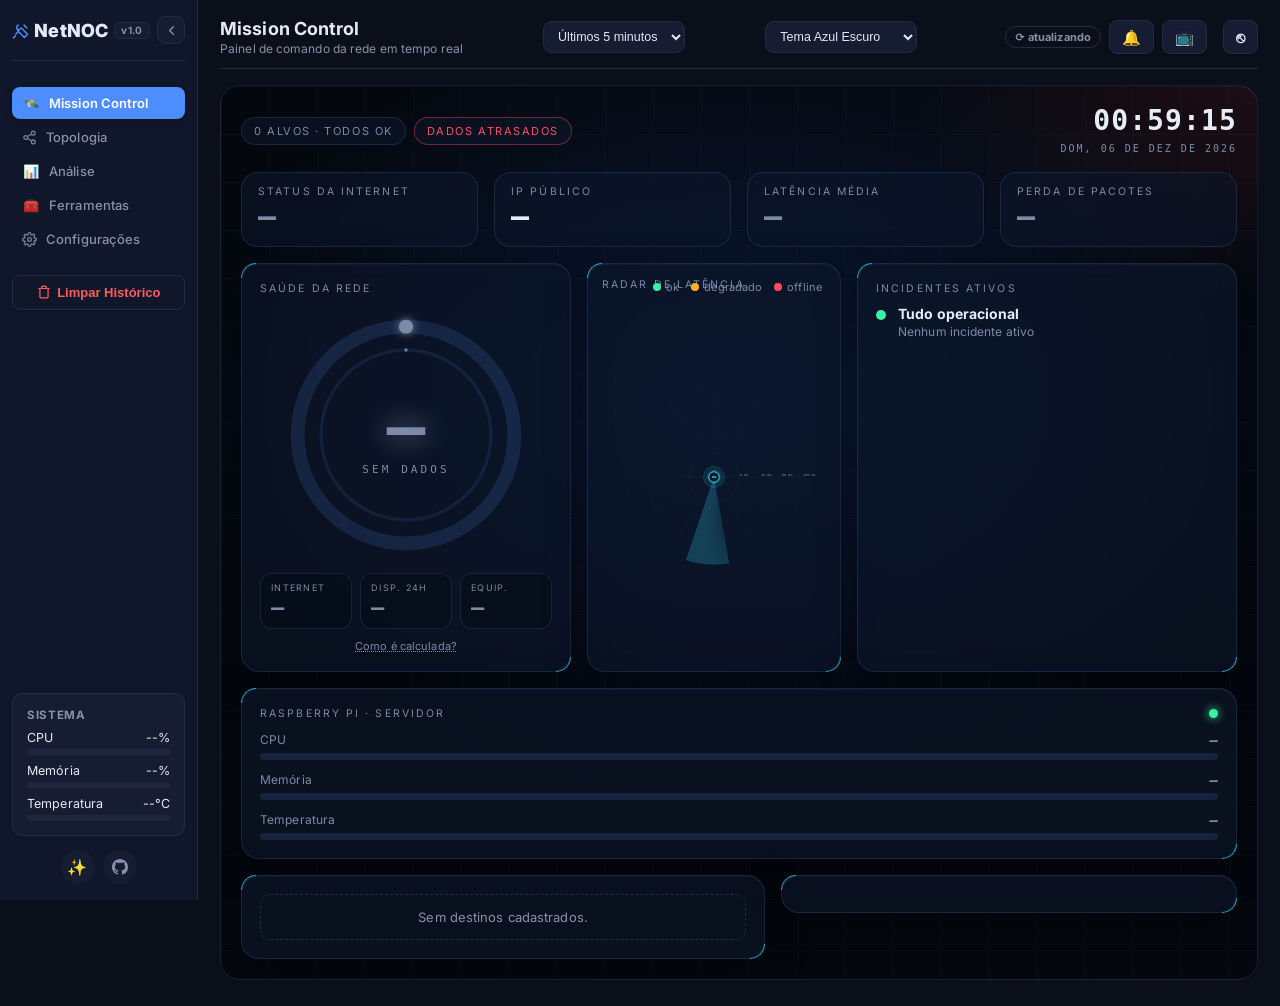
==== commit 0396d47f: "v3.3: interface nova, 4 temas, Modo TV refeito e câmeras Intelbras - Interface nova em / (a anterior" ====
--- a/static/index.html
+++ b/static/index.html
@@ -8,12 +8,12 @@
 <link rel="preconnect" href="https://fonts.googleapis.com">
 <link rel="preconnect" href="https://fonts.gstatic.com" crossorigin>
 <link href="https://fonts.googleapis.com/css2?family=Inter:wght@400;500;600;700;800&display=swap" rel="stylesheet">
-<link rel="stylesheet" href="style.css?v=30">
-<link rel="stylesheet" href="mission.css?v=30"><link rel="stylesheet" href="extra.css?v=30"><link rel="stylesheet" href="theme-grafana.css?v=30"><link rel="stylesheet" href="tree.css?v=30"><link rel="stylesheet" href="tv.css?v=30"><link rel="stylesheet" href="theme-sync.css?v=30">
+<link rel="stylesheet" href="style.css?v=20260915a">
+<link rel="stylesheet" href="mission.css?v=20261012"><link rel="stylesheet" href="extra.css?v=20261012"><link rel="stylesheet" href="theme-grafana.css?v=20261012"><link rel="stylesheet" href="tree.css?v=20261013"><link rel="stylesheet" href="tv.css?v=20261014"><link rel="stylesheet" href="theme-sync.css?v=20261015">
 <link rel="manifest" href="manifest.webmanifest">
 <meta name="theme-color" content="#0b0f19">
 <link rel="apple-touch-icon" href="icon-192.png">
-<script src="util.js?v=30"></script>
+<script src="util.js?v=20261016"></script>
 <script src="chart.umd.js"></script>
 <script src="icons.js"></script>
 </head>
@@ -40,11 +40,9 @@
       <div class="bar"><div id="barTemp" class="bar-fill temp"></div></div>
     </div>
     <div class="sidebar-links">
+      <a href="/" title="Nova interface (v3)">✨</a>
       <a href="https://github.com/ebertonjs/netnoc" target="_blank" rel="noopener noreferrer" title="Repositório no GitHub">
         <svg viewBox="0 0 16 16" width="16" height="16" fill="currentColor"><path d="M8 0C3.58 0 0 3.58 0 8c0 3.54 2.29 6.53 5.47 7.59.4.07.55-.17.55-.38 0-.19-.01-.82-.01-1.49-2.01.37-2.53-.49-2.69-.94-.09-.23-.48-.94-.82-1.13-.28-.15-.68-.52-.01-.53.63-.01 1.08.58 1.23.82.72 1.21 1.87.87 2.33.66.07-.52.28-.87.51-1.07-1.78-.2-3.64-.89-3.64-3.95 0-.87.31-1.59.82-2.15-.08-.2-.36-1.02.08-2.12 0 0 .67-.21 2.2.82.64-.18 1.32-.27 2-.27.68 0 1.36.09 2 .27 1.53-1.04 2.2-.82 2.2-.82.44 1.1.16 1.92.08 2.12.51.56.82 1.27.82 2.15 0 3.07-1.87 3.75-3.65 3.95.29.25.54.73.54 1.48 0 1.07-.01 1.93-.01 2.2 0 .21.15.46.55.38A8.01 8.01 0 0 0 16 8c0-4.42-3.58-8-8-8z"/></svg>
-      </a>
-      <a href="https://www.instagram.com/edinho_osilva/" target="_blank" rel="noopener noreferrer" title="Instagram">
-        <svg viewBox="0 0 16 16" width="16" height="16" fill="currentColor"><path d="M8 1.44c2.14 0 2.39.01 3.24.05.78.03 1.2.16 1.48.27.37.14.64.32.92.6.28.28.45.54.6.92.11.28.24.7.27 1.48.04.85.05 1.1.05 3.24s-.01 2.39-.05 3.24c-.03.78-.16 1.2-.27 1.48-.14.37-.32.64-.6.92-.28.28-.54.45-.92.6-.28.11-.7.24-1.48.27-.85.04-1.1.05-3.24.05s-2.39-.01-3.24-.05c-.78-.03-1.2-.16-1.48-.27-.37-.14-.64-.32-.92-.6-.28-.28-.45-.54-.6-.92-.11-.28-.24-.7-.27-1.48-.04-.85-.05-1.1-.05-3.24s.01-2.39.05-3.24c.03-.78.16-1.2.27-1.48.14-.37.32-.64.6-.92.28-.28.54-.45.92-.6.28-.11.7-.24 1.48-.27.85-.04 1.1-.05 3.24-.05zM8 0C5.83 0 5.56.01 4.7.05c-.85.04-1.44.18-1.95.38-.53.2-.98.48-1.43.93-.45.45-.72.9-.93 1.43-.2.51-.34 1.1-.38 1.95C.01 5.56 0 5.83 0 8s.01 2.44.05 3.3c.04.85.18 1.44.38 1.95.2.53.48.98.93 1.43.45.45.9.72 1.43.93.51.2 1.1.34 1.95.38.86.04 1.13.05 3.3.05s2.44-.01 3.3-.05c.85-.04 1.44-.18 1.95-.38.53-.2.98-.48 1.43-.93.45-.45.72-.9.93-1.43.2-.51.34-1.1.38-1.95.04-.86.05-1.13.05-3.3s-.01-2.44-.05-3.3c-.04-.85-.18-1.44-.38-1.95-.2-.53-.48-.98-.93-1.43-.45-.45-.9-.72-1.43-.93-.51-.2-1.1-.34-1.95-.38C10.44.01 10.17 0 8 0zm0 3.89A4.11 4.11 0 1 0 8 12.1 4.11 4.11 0 0 0 8 3.89zm0 6.78A2.67 2.67 0 1 1 8 5.33a2.67 2.67 0 0 1 0 5.34zm5.23-6.94a.96.96 0 1 1-1.92 0 .96.96 0 0 1 1.92 0z"/></svg>
       </a>
     </div>
   </aside>
@@ -484,22 +482,22 @@
   </main>
 </div>
 <div id="toastContainer" class="toast-container"></div>
-<script src="topology.js?v=30"></script>
-<script src="js/layout.js?v=30"></script>
-<script src="js/core.js?v=30"></script>
-<script src="js/settings.js?v=30"></script>
-<script src="js/mikrotik.js?v=30"></script>
-<script src="js/agh.js?v=30"></script>
-<script src="js/ui.js?v=30"></script>
-<script src="js/live.js?v=30"></script>
-<script src="js/charts-extra.js?v=30"></script>
-<script src="js/analysis.js?v=30"></script>
-<script src="js/tools.js?v=30"></script>
-<script src="js/mission.js?v=30"></script>
-<script src="js/tree.js?v=30"></script>
-<script src="js/sidebar.js?v=30"></script>
-<script src="js/settings-extra.js?v=30"></script>
-<script src="js/wall.js?v=30"></script>
-<script src="js/pwa.js?v=30"></script>
+<script src="topology.js?v=20260818"></script>
+<script src="js/layout.js?v=20261015"></script>
+<script src="js/core.js?v=20261015"></script>
+<script src="js/settings.js?v=20261015"></script>
+<script src="js/mikrotik.js?v=20261009"></script>
+<script src="js/agh.js?v=20261009"></script>
+<script src="js/ui.js?v=20261009"></script>
+<script src="js/live.js?v=20261016"></script>
+<script src="js/charts-extra.js?v=20261009"></script>
+<script src="js/analysis.js?v=20261009"></script>
+<script src="js/tools.js?v=20261009"></script>
+<script src="js/mission.js?v=20261012"></script>
+<script src="js/tree.js?v=20261013"></script>
+<script src="js/sidebar.js?v=20261012"></script>
+<script src="js/settings-extra.js?v=20261009"></script>
+<script src="js/wall.js?v=20261015"></script>
+<script src="js/pwa.js?v=20261009"></script>
 </body>
 </html>
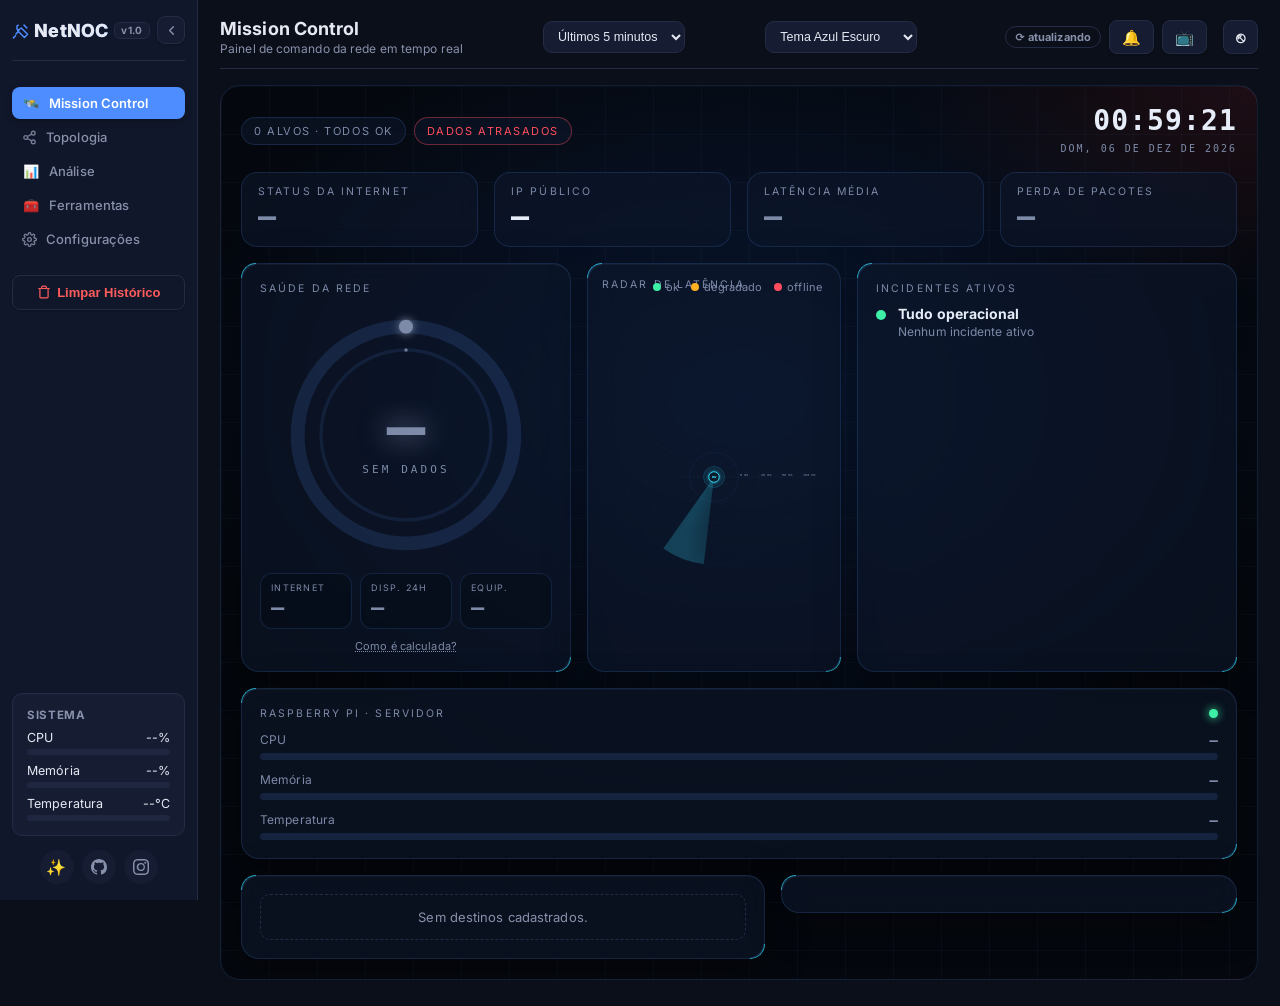
==== commit 16c4eff9: "Links do autor (GitHub e Instagram) de volta: rodapé da coluna esquerda e interface clássica" ====
--- a/static/index.html
+++ b/static/index.html
@@ -41,8 +41,11 @@
     </div>
     <div class="sidebar-links">
       <a href="/" title="Nova interface (v3)">✨</a>
-      <a href="https://github.com/ebertonjs/netnoc" target="_blank" rel="noopener noreferrer" title="Repositório no GitHub">
+      <a href="https://github.com/ebertonjs/netlab" target="_blank" rel="noopener noreferrer" title="Repositório no GitHub">
         <svg viewBox="0 0 16 16" width="16" height="16" fill="currentColor"><path d="M8 0C3.58 0 0 3.58 0 8c0 3.54 2.29 6.53 5.47 7.59.4.07.55-.17.55-.38 0-.19-.01-.82-.01-1.49-2.01.37-2.53-.49-2.69-.94-.09-.23-.48-.94-.82-1.13-.28-.15-.68-.52-.01-.53.63-.01 1.08.58 1.23.82.72 1.21 1.87.87 2.33.66.07-.52.28-.87.51-1.07-1.78-.2-3.64-.89-3.64-3.95 0-.87.31-1.59.82-2.15-.08-.2-.36-1.02.08-2.12 0 0 .67-.21 2.2.82.64-.18 1.32-.27 2-.27.68 0 1.36.09 2 .27 1.53-1.04 2.2-.82 2.2-.82.44 1.1.16 1.92.08 2.12.51.56.82 1.27.82 2.15 0 3.07-1.87 3.75-3.65 3.95.29.25.54.73.54 1.48 0 1.07-.01 1.93-.01 2.2 0 .21.15.46.55.38A8.01 8.01 0 0 0 16 8c0-4.42-3.58-8-8-8z"/></svg>
+      </a>
+      <a href="https://www.instagram.com/edinho_osilva/" target="_blank" rel="noopener noreferrer" title="Instagram">
+        <svg viewBox="0 0 16 16" width="16" height="16" fill="currentColor"><path d="M8 1.44c2.14 0 2.39.01 3.24.05.78.03 1.2.16 1.48.27.37.14.64.32.92.6.28.28.45.54.6.92.11.28.24.7.27 1.48.04.85.05 1.1.05 3.24s-.01 2.39-.05 3.24c-.03.78-.16 1.2-.27 1.48-.14.37-.32.64-.6.92-.28.28-.54.45-.92.6-.28.11-.7.24-1.48.27-.85.04-1.1.05-3.24.05s-2.39-.01-3.24-.05c-.78-.03-1.2-.16-1.48-.27-.37-.14-.64-.32-.92-.6-.28-.28-.45-.54-.6-.92-.11-.28-.24-.7-.27-1.48-.04-.85-.05-1.1-.05-3.24s.01-2.39.05-3.24c.03-.78.16-1.2.27-1.48.14-.37.32-.64.6-.92.28-.28.54-.45.92-.6.28-.11.7-.24 1.48-.27.85-.04 1.1-.05 3.24-.05zM8 0C5.83 0 5.56.01 4.7.05c-.85.04-1.44.18-1.95.38-.53.2-.98.48-1.43.93-.45.45-.72.9-.93 1.43-.2.51-.34 1.1-.38 1.95C.01 5.56 0 5.83 0 8s.01 2.44.05 3.3c.04.85.18 1.44.38 1.95.2.53.48.98.93 1.43.45.45.9.72 1.43.93.51.2 1.1.34 1.95.38.86.04 1.13.05 3.3.05s2.44-.01 3.3-.05c.85-.04 1.44-.18 1.95-.38.53-.2.98-.48 1.43-.93.45-.45.72-.9.93-1.43.2-.51.34-1.1.38-1.95.04-.86.05-1.13.05-3.3s-.01-2.44-.05-3.3c-.04-.85-.18-1.44-.38-1.95-.2-.53-.48-.98-.93-1.43-.45-.45-.9-.72-1.43-.93-.51-.2-1.1-.34-1.95-.38C10.44.01 10.17 0 8 0zm0 3.89A4.11 4.11 0 1 0 8 12.1 4.11 4.11 0 0 0 8 3.89zm0 6.78A2.67 2.67 0 1 1 8 5.33a2.67 2.67 0 0 1 0 5.34zm5.23-6.94a.96.96 0 1 1-1.92 0 .96.96 0 0 1 1.92 0z"/></svg>
       </a>
     </div>
   </aside>
